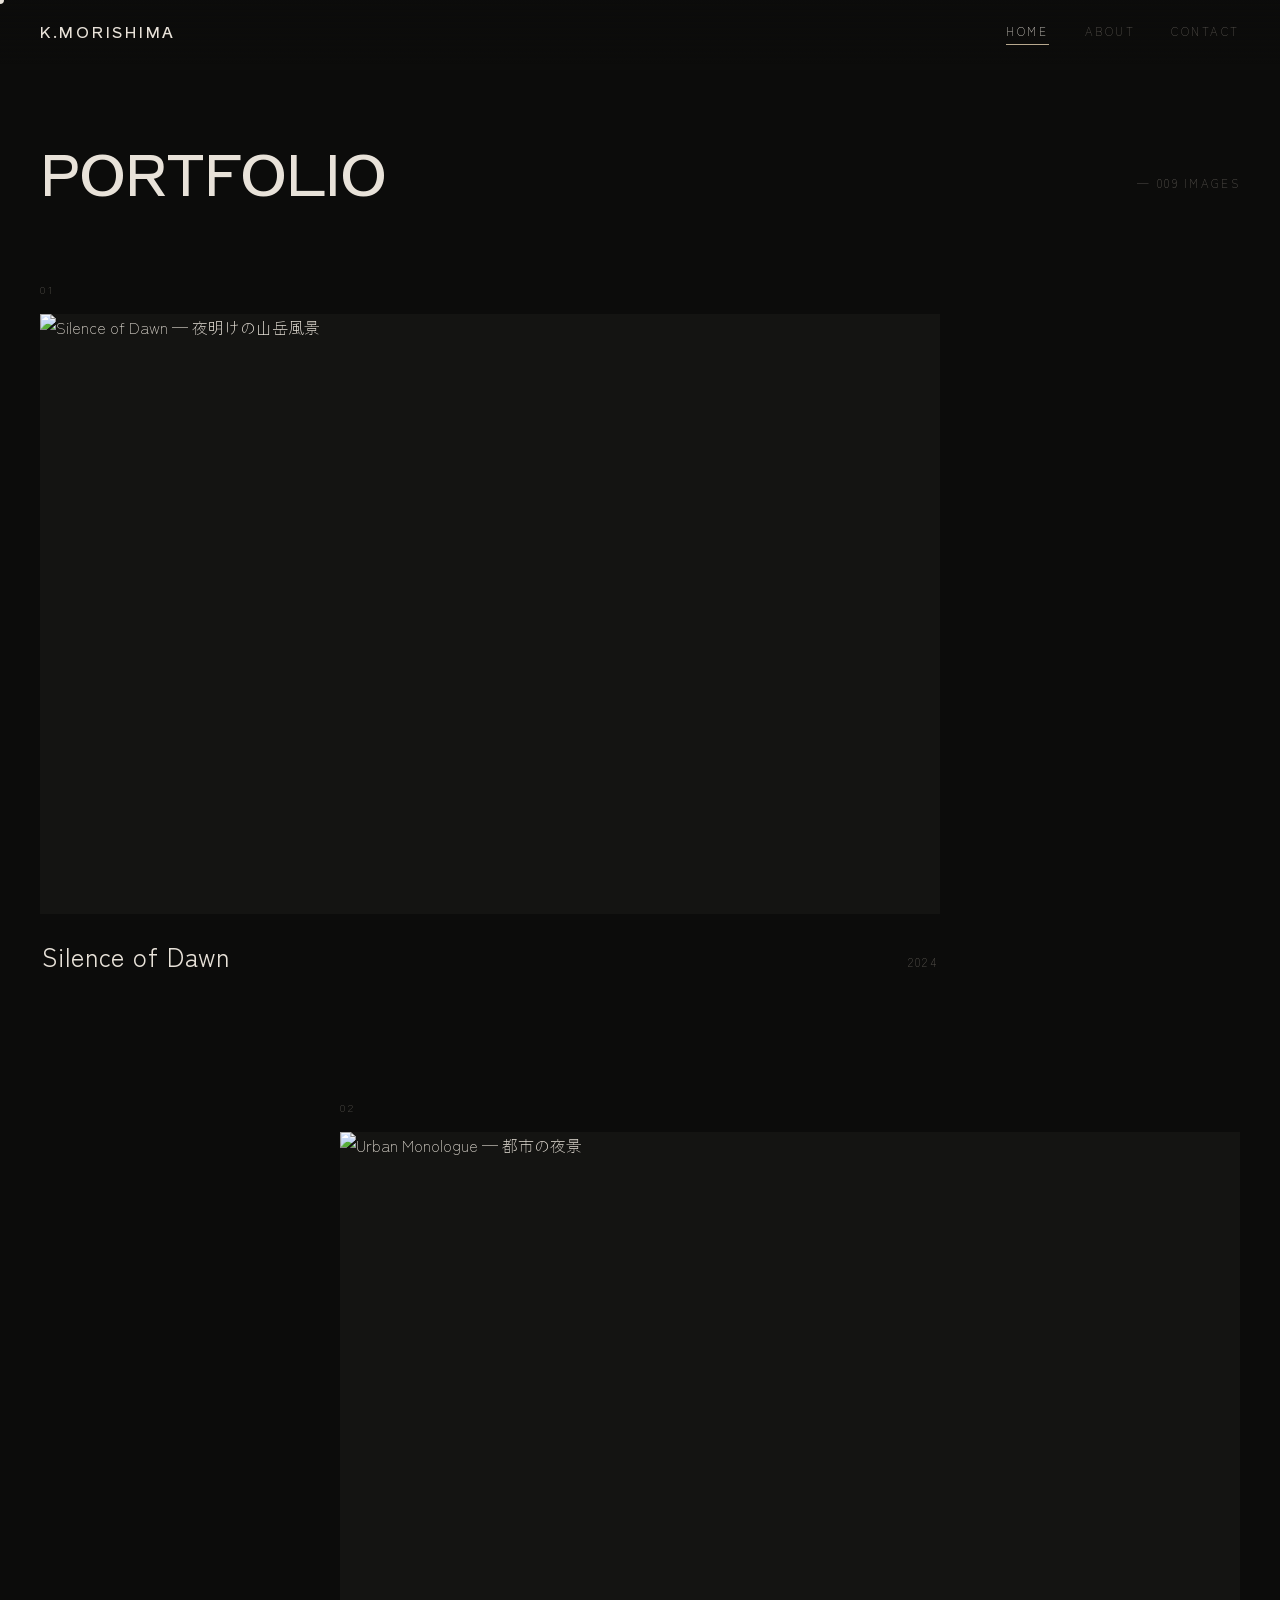
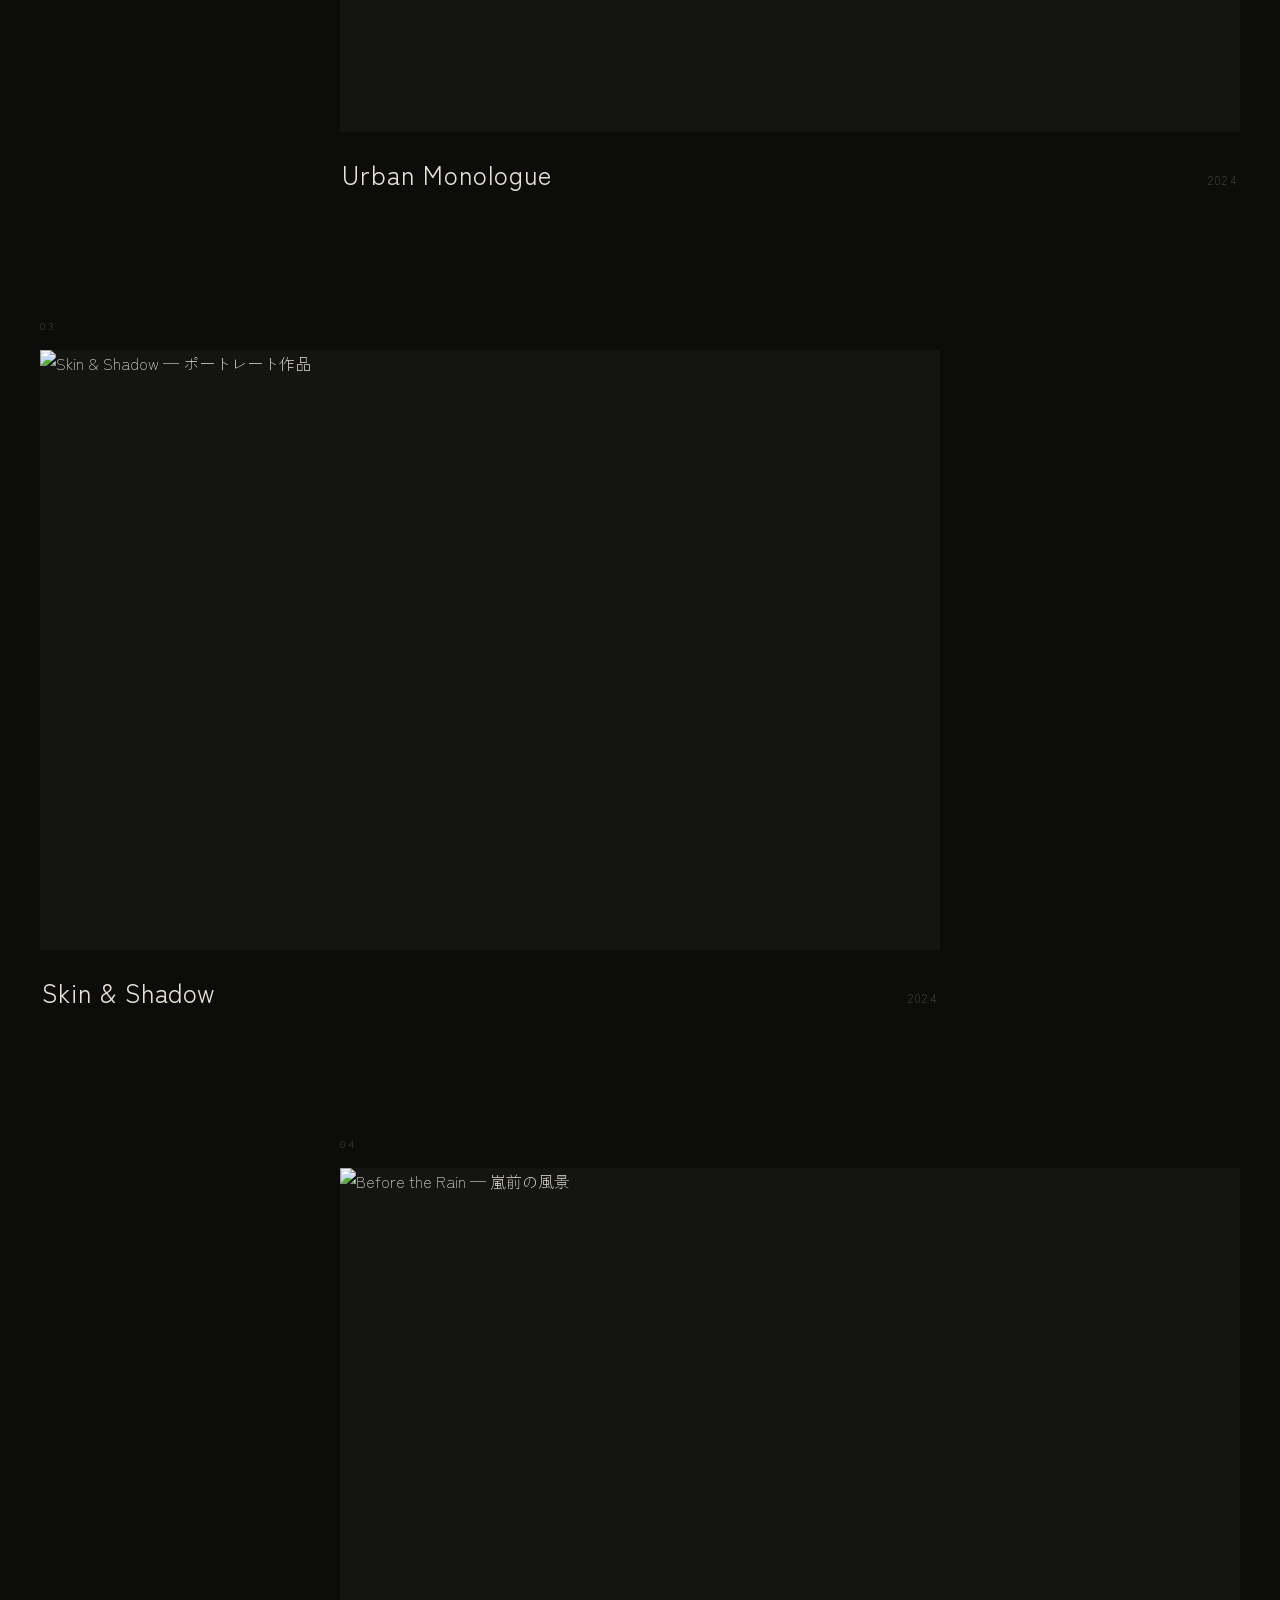
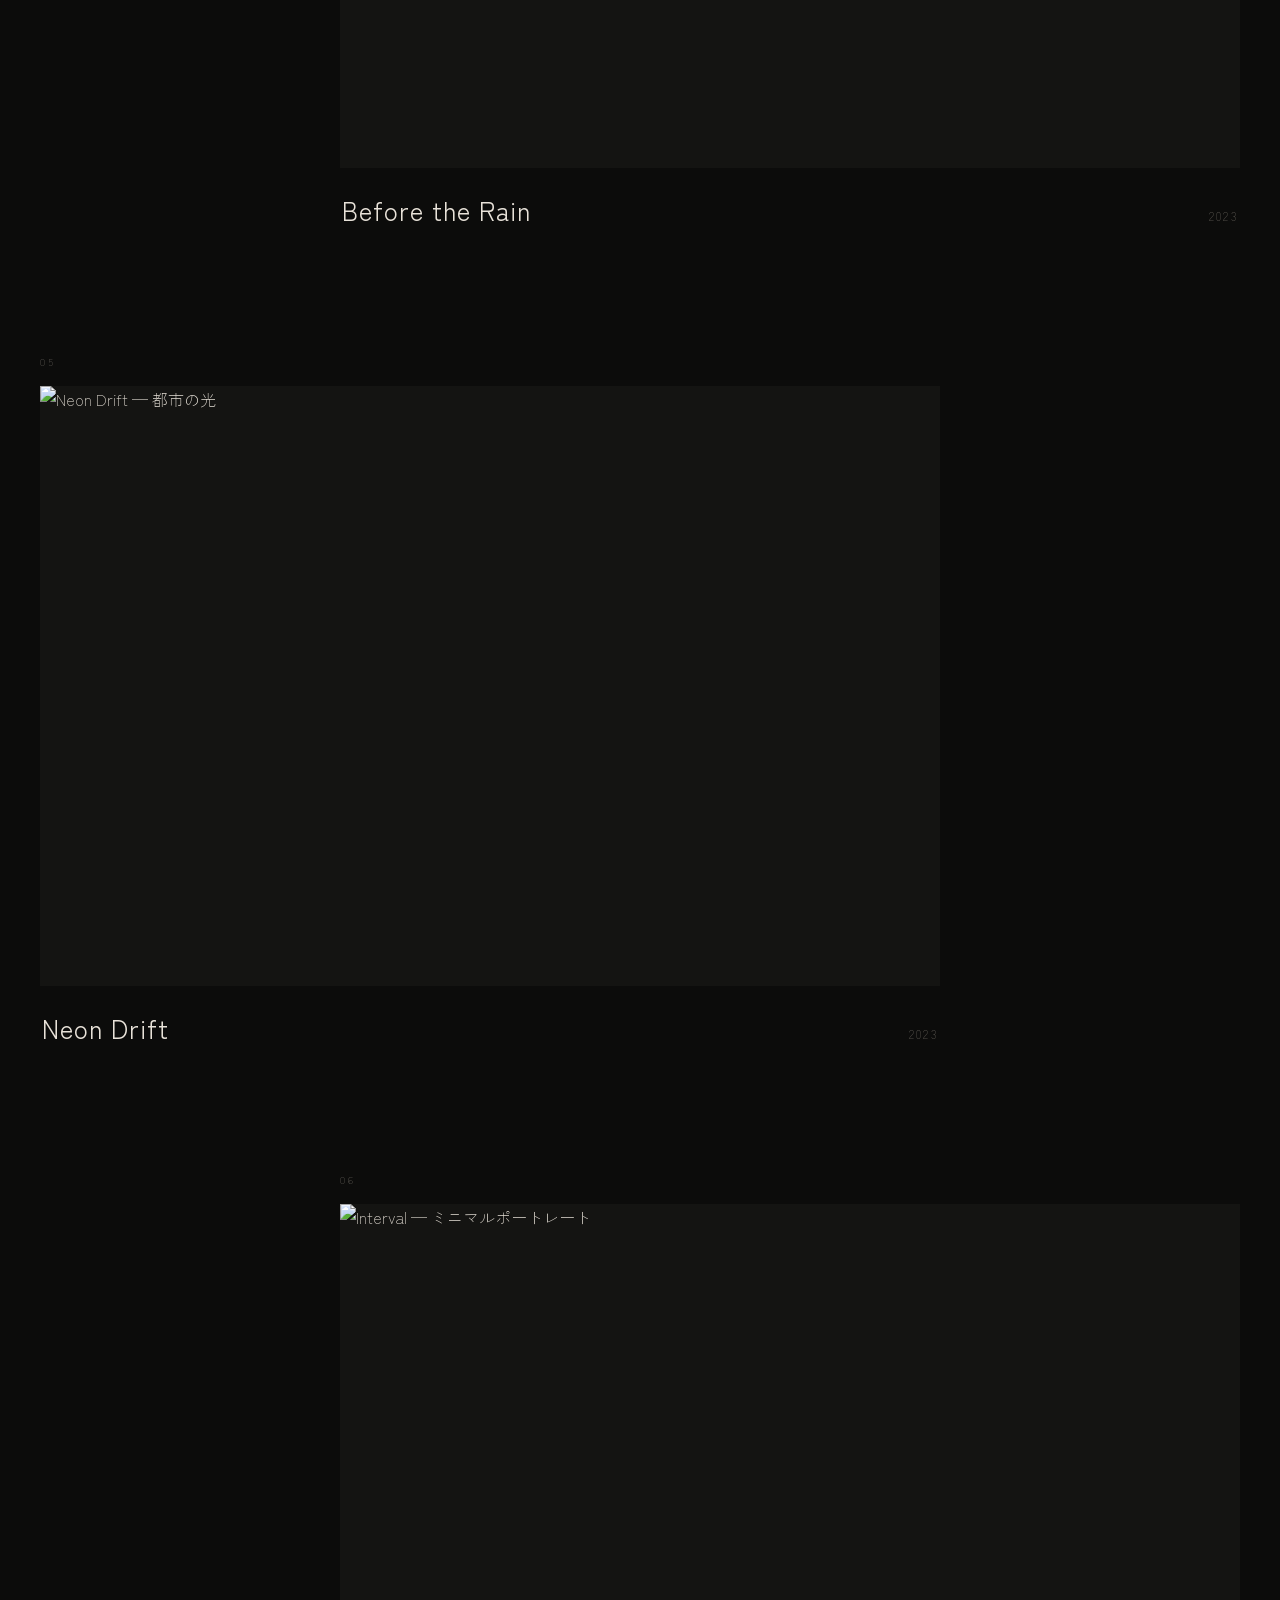
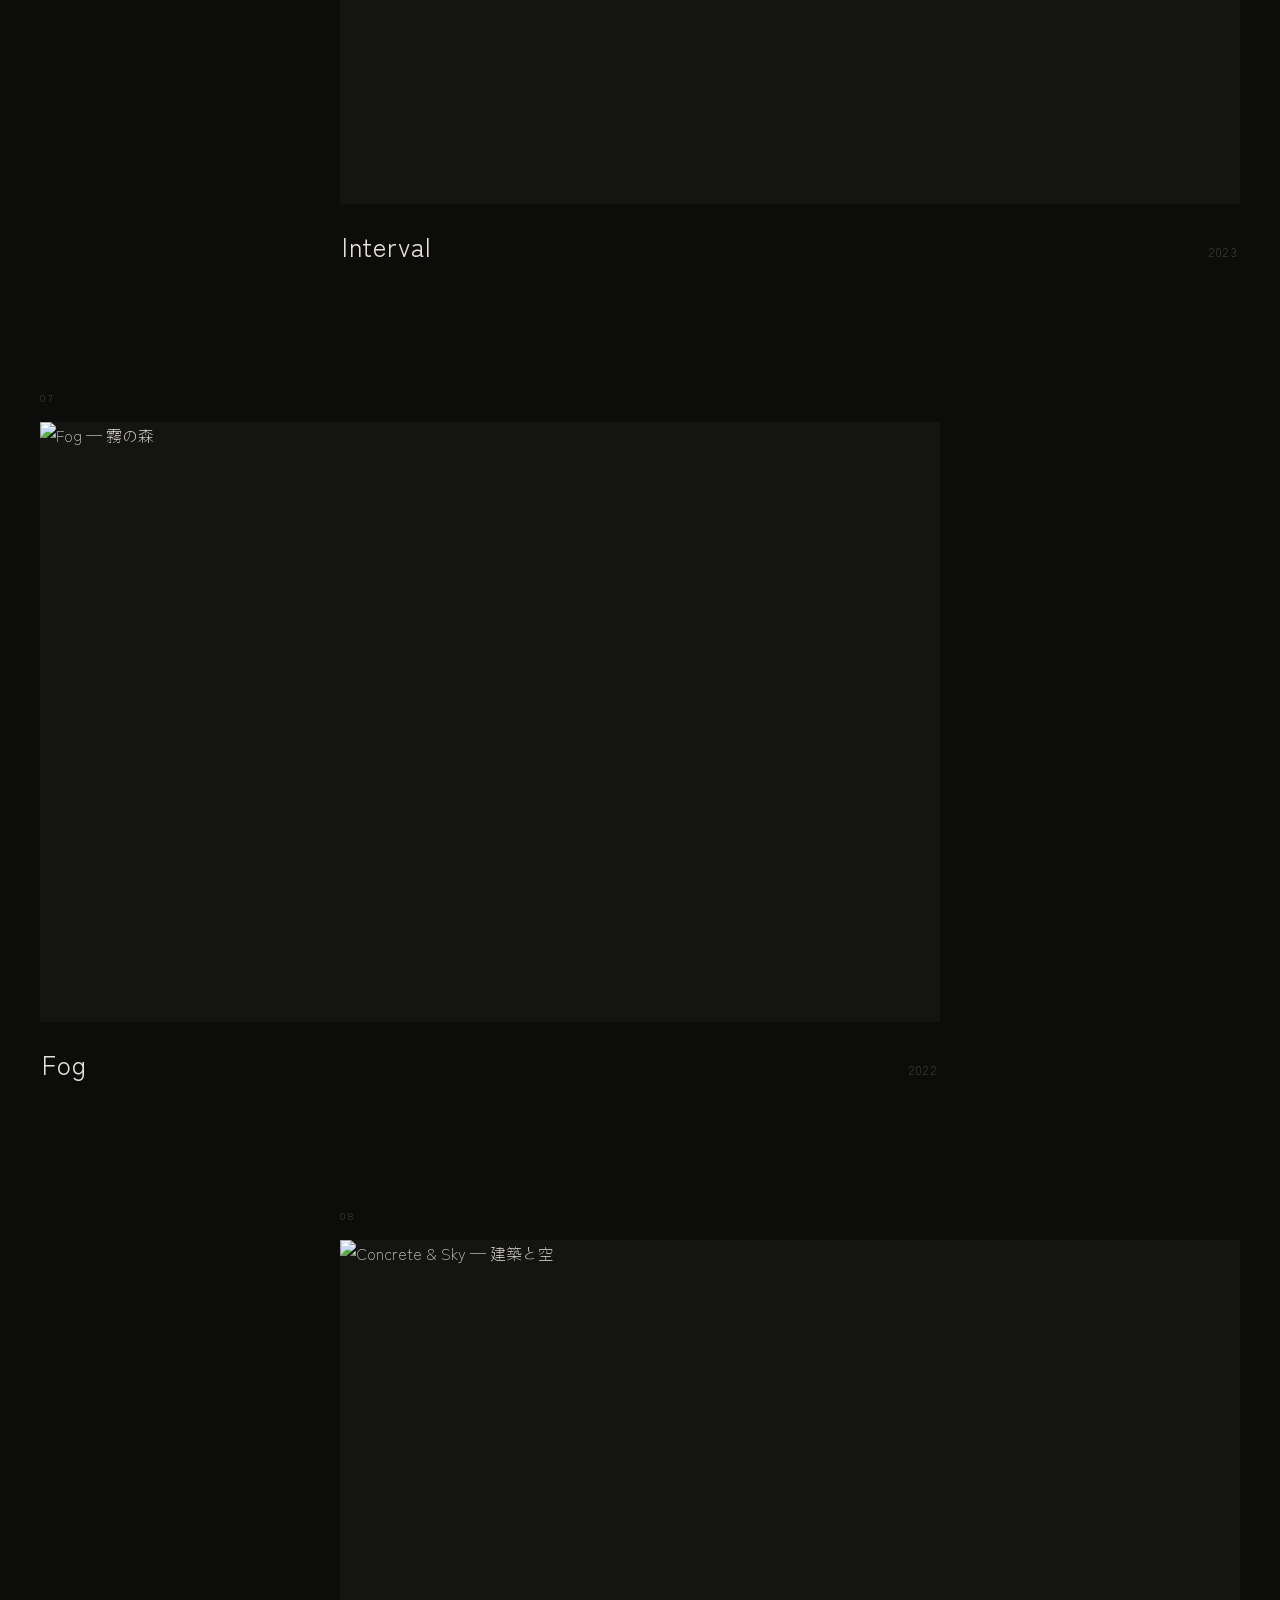
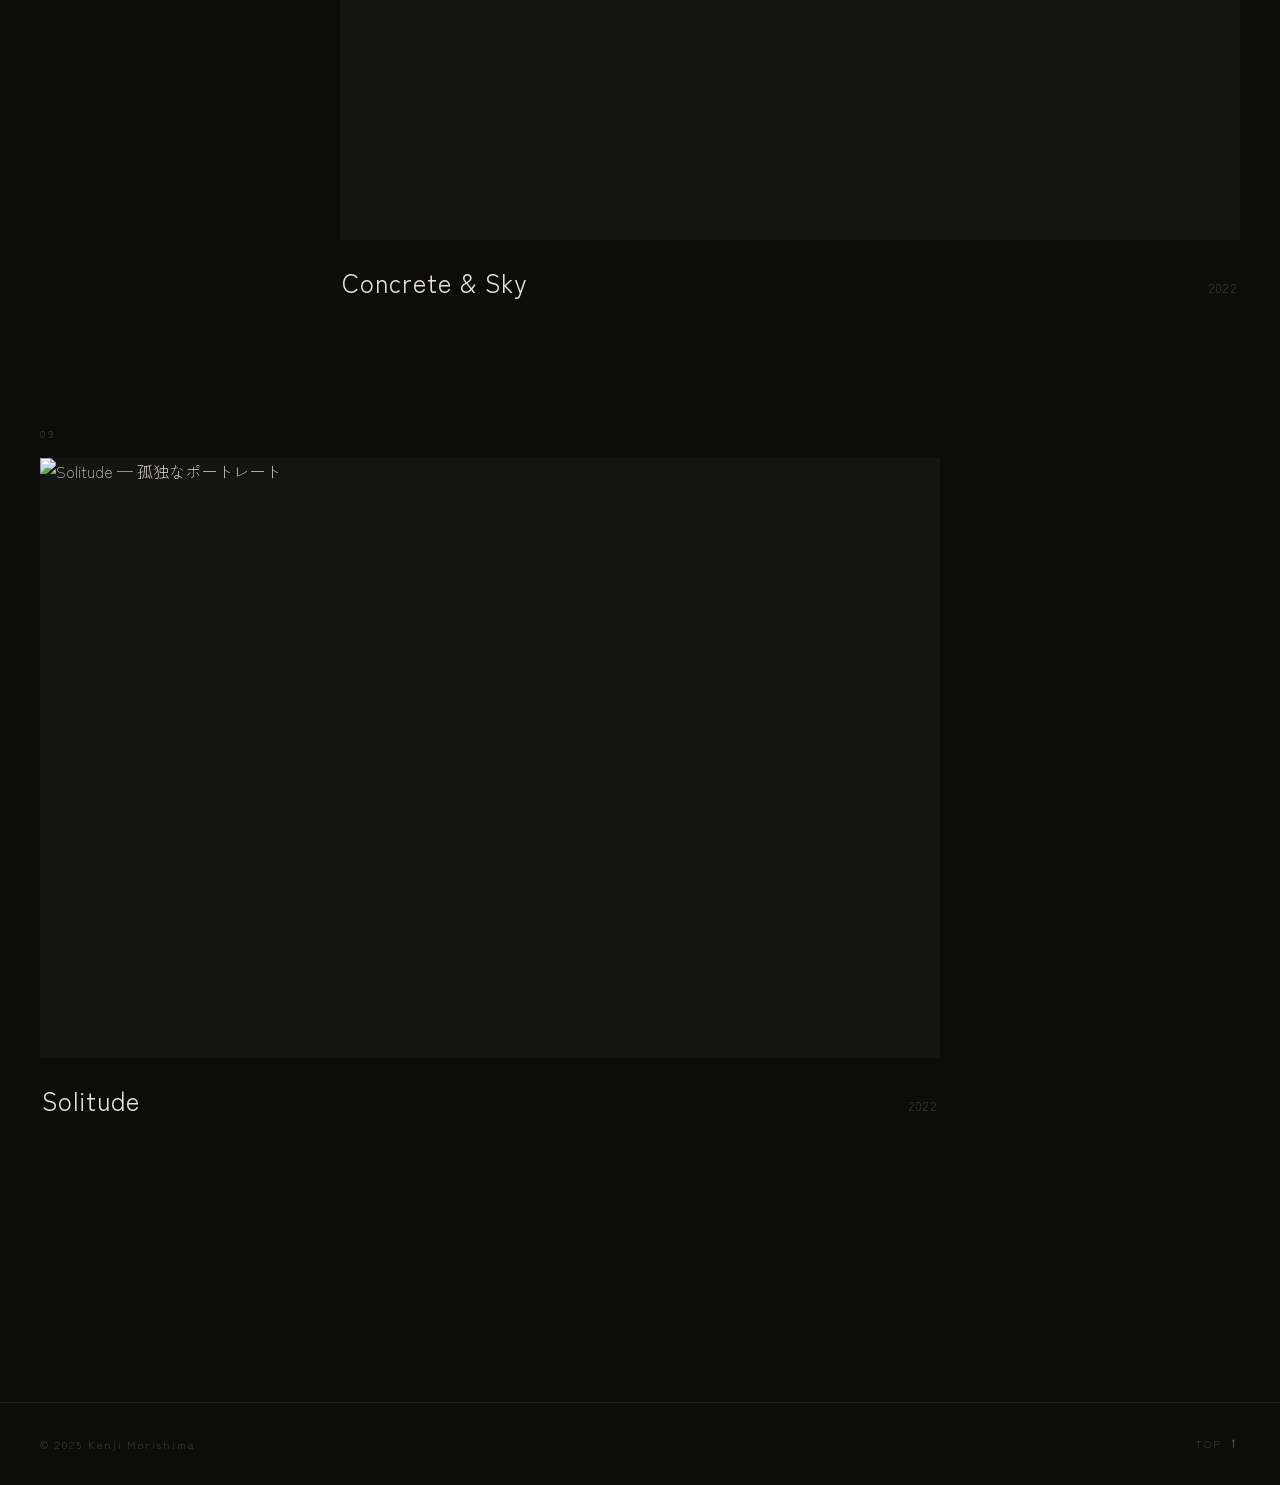
==== index.html @ e05982a0 "アップロード" ====
<!doctype html>
<html lang="ja">
  <head>
    <meta charset="UTF-8" />
    <meta name="viewport" content="width=device-width, initial-scale=1.0" />
    <title>Kenji Morishima Photography</title>
    <meta
      name="description"
      content="Kenji Morishima のフォトグラフィーポートフォリオ。風景・ポートレート・都市を中心に活動。"
    />
    <link rel="preconnect" href="https://fonts.googleapis.com" />
    <link rel="preconnect" href="https://fonts.gstatic.com" crossorigin />
    <link rel="stylesheet" href="css/style.css" />
  </head>
  <body class="is-loading">
    <!-- ページ遷移オーバーレイ -->
    <div id="page-overlay" class="active"></div>

    <!-- カスタムカーソル -->
    <div id="cursor"></div>

    <!-- ============ NAVIGATION ============ -->
    <nav class="nav" aria-label="サイトナビゲーション">
      <a href="index.html" class="nav__logo">K.MORISHIMA</a>
      <div class="nav__links" role="list">
        <a href="index.html" class="nav__link" role="listitem">Home</a>
        <a href="about.html" class="nav__link" role="listitem">About</a>
        <a href="contact.html" class="nav__link" role="listitem">Contact</a>
      </div>
    </nav>

    <!-- ============ WORKS PAGE ============ -->
    <main class="works-page">
      <header class="works-header">
        <h1 class="works-header__title">PORTFOLIO</h1>
        <span class="works-header__count">— 009 Images</span>
      </header>

      <ul class="works-list" aria-label="作品一覧">
        <!-- 01 -->
        <li class="work-item">
          <div class="work-item__inner">
            <span class="work-item__num">01</span>
            <a
              href="detail-01.html"
              class="work-item__link"
              aria-label="Silence of Dawn 詳細を見る"
            >
              <div class="work-item__img-wrap">
                <img
                  class="work-item__img"
                  data-src="https://images.unsplash.com/photo-1506905925346-21bda4d32df4?w=1200&q=85"
                  src="data:image/svg+xml,%3Csvg xmlns='http://www.w3.org/2000/svg' viewBox='0 0 3 2'%3E%3C/svg%3E"
                  alt="Silence of Dawn — 夜明けの山岳風景"
                  loading="lazy"
                  width="1200"
                  height="800"
                />
              </div>
              <div class="work-item__meta">
                <h2 class="work-item__title">Silence of Dawn</h2>
                <span class="work-item__year">2024</span>
              </div>
            </a>
          </div>
        </li>

        <!-- 02 -->
        <li class="work-item">
          <div class="work-item__inner">
            <span class="work-item__num">02</span>
            <a
              href="detail-02.html"
              class="work-item__link"
              aria-label="Urban Monologue 詳細を見る"
            >
              <div class="work-item__img-wrap">
                <img
                  class="work-item__img"
                  data-src="https://images.unsplash.com/photo-1477959858617-67f85cf4f1df?w=1200&q=85"
                  src="data:image/svg+xml,%3Csvg xmlns='http://www.w3.org/2000/svg' viewBox='0 0 3 2'%3E%3C/svg%3E"
                  alt="Urban Monologue — 都市の夜景"
                  loading="lazy"
                  width="1200"
                  height="800"
                />
              </div>
              <div class="work-item__meta">
                <h2 class="work-item__title">Urban Monologue</h2>
                <span class="work-item__year">2024</span>
              </div>
            </a>
          </div>
        </li>

        <!-- 03 -->
        <li class="work-item">
          <div class="work-item__inner">
            <span class="work-item__num">03</span>
            <a
              href="detail-03.html"
              class="work-item__link"
              aria-label="Skin & Shadow 詳細を見る"
            >
              <div class="work-item__img-wrap">
                <img
                  class="work-item__img"
                  data-src="https://images.unsplash.com/photo-1531746020798-e6953c6e8e04?w=1200&q=85"
                  src="data:image/svg+xml,%3Csvg xmlns='http://www.w3.org/2000/svg' viewBox='0 0 3 2'%3E%3C/svg%3E"
                  alt="Skin & Shadow — ポートレート作品"
                  loading="lazy"
                  width="1200"
                  height="800"
                />
              </div>
              <div class="work-item__meta">
                <h2 class="work-item__title">Skin &amp; Shadow</h2>
                <span class="work-item__year">2024</span>
              </div>
            </a>
          </div>
        </li>

        <!-- 04 -->
        <li class="work-item">
          <div class="work-item__inner">
            <span class="work-item__num">04</span>
            <a
              href="detail-01.html"
              class="work-item__link"
              aria-label="Before the Rain 詳細を見る"
            >
              <div class="work-item__img-wrap">
                <img
                  class="work-item__img"
                  data-src="https://images.unsplash.com/photo-1501854140801-50d01698950b?w=1200&q=85"
                  src="data:image/svg+xml,%3Csvg xmlns='http://www.w3.org/2000/svg' viewBox='0 0 3 2'%3E%3C/svg%3E"
                  alt="Before the Rain — 嵐前の風景"
                  loading="lazy"
                  width="1200"
                  height="800"
                />
              </div>
              <div class="work-item__meta">
                <h2 class="work-item__title">Before the Rain</h2>
                <span class="work-item__year">2023</span>
              </div>
            </a>
          </div>
        </li>

        <!-- 05 -->
        <li class="work-item">
          <div class="work-item__inner">
            <span class="work-item__num">05</span>
            <a
              href="detail-02.html"
              class="work-item__link"
              aria-label="Neon Drift 詳細を見る"
            >
              <div class="work-item__img-wrap">
                <img
                  class="work-item__img"
                  data-src="https://images.unsplash.com/photo-1555680202-c86f0e12f086?w=1200&q=85"
                  src="data:image/svg+xml,%3Csvg xmlns='http://www.w3.org/2000/svg' viewBox='0 0 3 2'%3E%3C/svg%3E"
                  alt="Neon Drift — 都市の光"
                  loading="lazy"
                  width="1200"
                  height="800"
                />
              </div>
              <div class="work-item__meta">
                <h2 class="work-item__title">Neon Drift</h2>
                <span class="work-item__year">2023</span>
              </div>
            </a>
          </div>
        </li>

        <!-- 06 -->
        <li class="work-item">
          <div class="work-item__inner">
            <span class="work-item__num">06</span>
            <a
              href="detail-03.html"
              class="work-item__link"
              aria-label="Interval 詳細を見る"
            >
              <div class="work-item__img-wrap">
                <img
                  class="work-item__img"
                  data-src="https://images.unsplash.com/photo-1544894079-e81a9e0b5a3e?w=1200&q=85"
                  src="data:image/svg+xml,%3Csvg xmlns='http://www.w3.org/2000/svg' viewBox='0 0 3 2'%3E%3C/svg%3E"
                  alt="Interval — ミニマルポートレート"
                  loading="lazy"
                  width="1200"
                  height="800"
                />
              </div>
              <div class="work-item__meta">
                <h2 class="work-item__title">Interval</h2>
                <span class="work-item__year">2023</span>
              </div>
            </a>
          </div>
        </li>

        <!-- 07 -->
        <li class="work-item">
          <div class="work-item__inner">
            <span class="work-item__num">07</span>
            <a
              href="detail-01.html"
              class="work-item__link"
              aria-label="Fog 詳細を見る"
            >
              <div class="work-item__img-wrap">
                <img
                  class="work-item__img"
                  data-src="https://images.unsplash.com/photo-1494500764479-0c8f2919a3d8?w=1200&q=85"
                  src="data:image/svg+xml,%3Csvg xmlns='http://www.w3.org/2000/svg' viewBox='0 0 3 2'%3E%3C/svg%3E"
                  alt="Fog — 霧の森"
                  loading="lazy"
                  width="1200"
                  height="800"
                />
              </div>
              <div class="work-item__meta">
                <h2 class="work-item__title">Fog</h2>
                <span class="work-item__year">2022</span>
              </div>
            </a>
          </div>
        </li>

        <!-- 08 -->
        <li class="work-item">
          <div class="work-item__inner">
            <span class="work-item__num">08</span>
            <a
              href="detail-02.html"
              class="work-item__link"
              aria-label="Concrete & Sky 詳細を見る"
            >
              <div class="work-item__img-wrap">
                <img
                  class="work-item__img"
                  data-src="https://images.unsplash.com/photo-1486325212027-8081e485255e?w=1200&q=85"
                  src="data:image/svg+xml,%3Csvg xmlns='http://www.w3.org/2000/svg' viewBox='0 0 3 2'%3E%3C/svg%3E"
                  alt="Concrete & Sky — 建築と空"
                  loading="lazy"
                  width="1200"
                  height="800"
                />
              </div>
              <div class="work-item__meta">
                <h2 class="work-item__title">Concrete &amp; Sky</h2>
                <span class="work-item__year">2022</span>
              </div>
            </a>
          </div>
        </li>

        <!-- 09 -->
        <li class="work-item">
          <div class="work-item__inner">
            <span class="work-item__num">09</span>
            <a
              href="detail-03.html"
              class="work-item__link"
              aria-label="Solitude 詳細を見る"
            >
              <div class="work-item__img-wrap">
                <img
                  class="work-item__img"
                  data-src="https://images.unsplash.com/photo-1539571696357-5a69c17a67c6?w=1200&q=85"
                  src="data:image/svg+xml,%3Csvg xmlns='http://www.w3.org/2000/svg' viewBox='0 0 3 2'%3E%3C/svg%3E"
                  alt="Solitude — 孤独なポートレート"
                  loading="lazy"
                  width="1200"
                  height="800"
                />
              </div>
              <div class="work-item__meta">
                <h2 class="work-item__title">Solitude</h2>
                <span class="work-item__year">2022</span>
              </div>
            </a>
          </div>
        </li>
      </ul>
    </main>

    <!-- ============ FOOTER ============ -->
    <footer class="site-footer">
      <small class="site-footer__copy">© 2025 Kenji Morishima</small>
      <span
        class="site-footer__top"
        role="button"
        tabindex="0"
        aria-label="ページ上部に戻る"
        >Top ↑</span
      >
    </footer>

    <script src="js/main.js"></script>
  </body>
</html>
---- css/style.css ----
/* ============================================
   style.css — Photographer Portfolio
   共通スタイルシート
   ============================================ */

/* ---------- Google Fonts Import ---------- */
@import url('https://fonts.googleapis.com/css2?family=Zen+Kaku+Gothic+New:wght@300;400;500&family=Shippori+Antique&display=swap');

/* ---------- CSS Variables ---------- */
:root {
  --bg:         #0c0c0b;
  --surface:    #141412;
  --text:       #e8e2d9;
  --muted:      #5e5a54;
  --accent:     #b8a98e;
  --line:       rgba(232,226,217,0.1);
  --nav-h:      64px;
  --ease-out:   cubic-bezier(0.16, 1, 0.3, 1);
  --ease-in:    cubic-bezier(0.7, 0, 0.84, 0);
}

/* ---------- Reset & Base ---------- */
*, *::before, *::after {
  box-sizing: border-box;
  margin: 0;
  padding: 0;
}

html {
  font-size: 16px;
  scroll-behavior: smooth;
}

body {
  background-color: var(--bg);
  color: var(--text);
  font-family: 'Zen Kaku Gothic New', 'Hiragino Sans', 'Yu Gothic', sans-serif;
  font-weight: 300;
  line-height: 1.7;
  -webkit-font-smoothing: antialiased;
  overflow-x: hidden;
}

a {
  color: inherit;
  text-decoration: none;
}

img {
  display: block;
  max-width: 100%;
  height: auto;
}

/* ---------- Page Transition Overlay ---------- */
#page-overlay {
  position: fixed;
  inset: 0;
  background: var(--bg);
  z-index: 9999;
  pointer-events: none;
  opacity: 0;
  transition: opacity 0.55s var(--ease-out);
}

#page-overlay.active {
  opacity: 1;
  pointer-events: all;
}

body.is-loading #page-overlay {
  opacity: 1;
}

/* ---------- Navigation ---------- */
.nav {
  position: fixed;
  top: 0;
  left: 0;
  width: 100%;
  height: var(--nav-h);
  z-index: 100;
  display: flex;
  align-items: center;
  justify-content: space-between;
  padding: 0 40px;
  mix-blend-mode: normal;
}

/* ナビ背景グラデ（スクロール対応はJSで） */
.nav::before {
  content: '';
  position: absolute;
  inset: 0;
  background: linear-gradient(to bottom, var(--bg) 0%, transparent 100%);
  opacity: 0.9;
  pointer-events: none;
}

.nav__logo {
  font-family: 'Shippori Antique', serif;
  font-size: 0.95rem;
  letter-spacing: 0.18em;
  color: var(--text);
  position: relative;
  z-index: 1;
  transition: opacity 0.3s;
}
.nav__logo:hover { opacity: 0.6; }

.nav__links {
  display: flex;
  gap: 36px;
  position: relative;
  z-index: 1;
}

.nav__link {
  font-size: 0.72rem;
  letter-spacing: 0.22em;
  text-transform: uppercase;
  color: var(--muted);
  transition: color 0.3s;
  position: relative;
}

.nav__link::after {
  content: '';
  position: absolute;
  bottom: -3px;
  left: 0;
  width: 0;
  height: 1px;
  background: var(--accent);
  transition: width 0.4s var(--ease-out);
}

.nav__link:hover,
.nav__link.is-active {
  color: var(--text);
}

.nav__link:hover::after,
.nav__link.is-active::after {
  width: 100%;
}

/* ---------- Cursor (desktop) ---------- */
@media (hover: hover) {
  * { cursor: none !important; }
  
  #cursor {
    position: fixed;
    width: 8px;
    height: 8px;
    background: var(--text);
    border-radius: 50%;
    pointer-events: none;
    z-index: 9998;
    transform: translate(-50%, -50%);
    transition: transform 0.12s var(--ease-out), opacity 0.3s, width 0.35s var(--ease-out), height 0.35s var(--ease-out), background 0.3s;
  }
  
  #cursor.is-hovering {
    width: 48px;
    height: 48px;
    background: transparent;
    border: 1px solid var(--text);
    opacity: 0.6;
  }
}


/* ============================================
   INDEX — Gallery / Works
   ============================================ */

.works-page {
  padding-top: calc(var(--nav-h) + 40px);
  padding-bottom: 160px;
}

.works-header {
  padding: 40px 40px 80px;
  display: flex;
  align-items: flex-end;
  justify-content: space-between;
}

.works-header__title {
  font-family: 'Shippori Antique', serif;
  font-size: clamp(2rem, 5vw, 3.5rem);
  font-weight: 400;
  letter-spacing: -0.02em;
  line-height: 1;
  color: var(--text);
}

.works-header__count {
  font-size: 0.72rem;
  letter-spacing: 0.2em;
  text-transform: uppercase;
  color: var(--muted);
  padding-bottom: 6px;
}

/* 写真リスト */
.works-list {
  list-style: none;
}

.work-item {
  padding: 0 40px;
  margin-bottom: 120px;
  opacity: 0;
  transform: translateY(60px);
  transition: opacity 0.9s var(--ease-out), transform 0.9s var(--ease-out);
}

.work-item.is-visible {
  opacity: 1;
  transform: translateY(0);
}

/* 交互にレイアウトをずらす */
.works-list .work-item:nth-child(even) .work-item__inner {
  margin-left: auto;
  margin-right: 0;
}

.work-item:nth-child(odd) .work-item__inner {
  margin-left: 0;
  margin-right: auto;
}

.work-item__inner {
  width: clamp(55%, 72vw, 900px);
  position: relative;
}

/* 番号 */
.work-item__num {
  font-size: 0.68rem;
  letter-spacing: 0.25em;
  color: var(--muted);
  margin-bottom: 16px;
  display: block;
}

/* 写真ラッパー */
.work-item__img-wrap {
  position: relative;
  overflow: hidden;
  background: var(--surface);
}

.work-item__img-wrap::after {
  content: '';
  position: absolute;
  inset: 0;
  background: var(--bg);
  transform: scaleY(1);
  transform-origin: top;
  transition: transform 0.9s var(--ease-out) 0.1s;
}

.work-item.is-visible .work-item__img-wrap::after {
  transform: scaleY(0);
}

.work-item__img {
  width: 100%;
  aspect-ratio: 3/2;
  object-fit: cover;
  transition: transform 0.7s var(--ease-out);
}

.work-item__link:hover .work-item__img {
  transform: scale(1.03);
}

/* メタ情報 */
.work-item__meta {
  display: flex;
  justify-content: space-between;
  align-items: baseline;
  margin-top: 20px;
  padding: 0 2px;
}

.work-item__title {
  font-size: clamp(1.1rem, 2.5vw, 1.6rem);
  font-weight: 400;
  letter-spacing: 0.04em;
  color: var(--text);
  transition: color 0.3s;
}

.work-item__link:hover .work-item__title {
  color: var(--accent);
}

.work-item__year {
  font-size: 0.72rem;
  letter-spacing: 0.2em;
  color: var(--muted);
}

/* 区切り線 */
.works-divider {
  width: 1px;
  height: 80px;
  background: var(--line);
  margin: 0 auto 120px;
}


/* ============================================
   DETAIL PAGE
   ============================================ */

.detail-page {
  padding-top: var(--nav-h);
  padding-bottom: 160px;
}

.detail-hero {
  width: 100%;
  height: calc(100vh - var(--nav-h));
  overflow: hidden;
  position: relative;
}

.detail-hero__img {
  width: 100%;
  height: 100%;
  object-fit: cover;
  transition: transform 1.2s var(--ease-out);
}

.detail-hero.is-loaded .detail-hero__img {
  transform: scale(1);
}

.detail-hero__caption {
  position: absolute;
  bottom: 40px;
  left: 50%;
  transform: translateX(-50%);
  display: flex;
  gap: 60px;
  font-size: 0.72rem;
  letter-spacing: 0.2em;
  text-transform: uppercase;
  color: rgba(232,226,217,0.5);
}

.detail-body {
  max-width: 860px;
  margin: 0 auto;
  padding: 100px 40px;
}

.detail-series {
  font-size: 0.72rem;
  letter-spacing: 0.25em;
  text-transform: uppercase;
  color: var(--accent);
  margin-bottom: 24px;
  display: block;
  opacity: 0;
  transform: translateY(20px);
  transition: opacity 0.7s var(--ease-out), transform 0.7s var(--ease-out);
}

.detail-title {
  font-family: 'Shippori Antique', serif;
  font-size: clamp(2rem, 5vw, 3.8rem);
  font-weight: 400;
  line-height: 1.15;
  letter-spacing: -0.01em;
  margin-bottom: 40px;
  opacity: 0;
  transform: translateY(20px);
  transition: opacity 0.7s var(--ease-out) 0.1s, transform 0.7s var(--ease-out) 0.1s;
}

.detail-info {
  display: grid;
  grid-template-columns: repeat(3, 1fr);
  gap: 24px;
  border-top: 1px solid var(--line);
  border-bottom: 1px solid var(--line);
  padding: 28px 0;
  margin-bottom: 60px;
  opacity: 0;
  transform: translateY(20px);
  transition: opacity 0.7s var(--ease-out) 0.2s, transform 0.7s var(--ease-out) 0.2s;
}

.detail-info__item {}
.detail-info__label {
  font-size: 0.65rem;
  letter-spacing: 0.2em;
  text-transform: uppercase;
  color: var(--muted);
  display: block;
  margin-bottom: 6px;
}
.detail-info__value {
  font-size: 0.9rem;
  color: var(--text);
}

.detail-description {
  font-size: 0.95rem;
  line-height: 2;
  color: rgba(232,226,217,0.75);
  max-width: 60ch;
  opacity: 0;
  transform: translateY(20px);
  transition: opacity 0.7s var(--ease-out) 0.3s, transform 0.7s var(--ease-out) 0.3s;
}

.detail-body.is-visible .detail-series,
.detail-body.is-visible .detail-title,
.detail-body.is-visible .detail-info,
.detail-body.is-visible .detail-description {
  opacity: 1;
  transform: translateY(0);
}

/* 詳細ページ内の画像グリッド */
.detail-gallery {
  padding: 0 40px;
  display: grid;
  grid-template-columns: repeat(12, 1fr);
  gap: 16px;
  max-width: 1200px;
  margin: 0 auto 60px;
}

.detail-gallery__item {
  overflow: hidden;
  opacity: 0;
  transform: translateY(40px);
  transition: opacity 0.8s var(--ease-out), transform 0.8s var(--ease-out);
}
.detail-gallery__item.is-visible {
  opacity: 1;
  transform: translateY(0);
}

.detail-gallery__item:nth-child(1) { grid-column: 1 / 8; }
.detail-gallery__item:nth-child(2) { grid-column: 8 / 13; }
.detail-gallery__item:nth-child(3) { grid-column: 1 / 5; }
.detail-gallery__item:nth-child(4) { grid-column: 5 / 13; }

.detail-gallery__img {
  width: 100%;
  aspect-ratio: 4/3;
  object-fit: cover;
  transition: transform 0.7s var(--ease-out);
}

.detail-gallery__item:hover .detail-gallery__img {
  transform: scale(1.04);
}

/* ナビゲーション（前後） */
.detail-nav {
  display: flex;
  justify-content: space-between;
  align-items: center;
  padding: 80px 40px 0;
  max-width: 1200px;
  margin: 0 auto;
  border-top: 1px solid var(--line);
}

.detail-nav__link {
  display: flex;
  align-items: center;
  gap: 16px;
  font-size: 0.75rem;
  letter-spacing: 0.18em;
  text-transform: uppercase;
  color: var(--muted);
  transition: color 0.3s;
}
.detail-nav__link:hover { color: var(--text); }
.detail-nav__link span { font-size: 1.2rem; }

.detail-nav__back {
  font-size: 0.72rem;
  letter-spacing: 0.22em;
  text-transform: uppercase;
  color: var(--muted);
  transition: color 0.3s;
  position: relative;
}
.detail-nav__back::after {
  content: '';
  position: absolute;
  bottom: -2px;
  left: 0;
  width: 0;
  height: 1px;
  background: var(--accent);
  transition: width 0.4s var(--ease-out);
}
.detail-nav__back:hover { color: var(--text); }
.detail-nav__back:hover::after { width: 100%; }


/* ============================================
   ABOUT PAGE
   ============================================ */

.about-page {
  min-height: 100vh;
  padding-top: var(--nav-h);
  padding-bottom: 160px;
}

.about-split {
  display: grid;
  grid-template-columns: 1fr 1fr;
  min-height: calc(100vh - var(--nav-h));
}

.about-split__img-col {
  position: relative;
  overflow: hidden;
}

.about-split__img {
  width: 100%;
  height: 100%;
  object-fit: cover;
  opacity: 0;
  transform: scale(1.05);
  transition: opacity 1s var(--ease-out), transform 1.2s var(--ease-out);
}

.about-split__img.is-loaded {
  opacity: 1;
  transform: scale(1);
}

.about-split__text-col {
  display: flex;
  flex-direction: column;
  justify-content: center;
  padding: 80px 80px 80px 60px;
}

.about-eyebrow {
  font-size: 0.68rem;
  letter-spacing: 0.28em;
  text-transform: uppercase;
  color: var(--accent);
  margin-bottom: 32px;
  display: block;
  opacity: 0;
  transform: translateY(16px);
  transition: opacity 0.7s var(--ease-out), transform 0.7s var(--ease-out);
}

.about-name {
  font-family: 'Shippori Antique', serif;
  font-size: clamp(2.5rem, 4vw, 4rem);
  font-weight: 400;
  line-height: 1.1;
  margin-bottom: 40px;
  opacity: 0;
  transform: translateY(16px);
  transition: opacity 0.7s var(--ease-out) 0.1s, transform 0.7s var(--ease-out) 0.1s;
}

.about-text {
  font-size: 0.9rem;
  line-height: 2.1;
  color: rgba(232,226,217,0.7);
  max-width: 44ch;
  margin-bottom: 52px;
  opacity: 0;
  transform: translateY(16px);
  transition: opacity 0.7s var(--ease-out) 0.2s, transform 0.7s var(--ease-out) 0.2s;
}

.about-text + .about-text {
  margin-top: -32px;
}

.about-specs {
  display: grid;
  grid-template-columns: 1fr 1fr;
  gap: 20px 40px;
  border-top: 1px solid var(--line);
  padding-top: 40px;
  opacity: 0;
  transform: translateY(16px);
  transition: opacity 0.7s var(--ease-out) 0.3s, transform 0.7s var(--ease-out) 0.3s;
}

.about-split__text-col.is-visible .about-eyebrow,
.about-split__text-col.is-visible .about-name,
.about-split__text-col.is-visible .about-text,
.about-split__text-col.is-visible .about-specs {
  opacity: 1;
  transform: translateY(0);
}

.about-spec__label {
  font-size: 0.65rem;
  letter-spacing: 0.2em;
  text-transform: uppercase;
  color: var(--muted);
  display: block;
  margin-bottom: 4px;
}
.about-spec__value {
  font-size: 0.88rem;
  color: var(--text);
}

/* Selected works on about */
.about-works {
  padding: 120px 40px 0;
  max-width: 1100px;
  margin: 0 auto;
}

.section-label {
  font-size: 0.68rem;
  letter-spacing: 0.28em;
  text-transform: uppercase;
  color: var(--muted);
  display: block;
  margin-bottom: 48px;
  padding-bottom: 16px;
  border-bottom: 1px solid var(--line);
}


/* ============================================
   CONTACT PAGE
   ============================================ */

.contact-page {
  min-height: 100vh;
  display: flex;
  flex-direction: column;
  align-items: center;
  justify-content: center;
  padding: var(--nav-h) 40px 80px;
  text-align: center;
}

.contact-eyebrow {
  font-size: 0.68rem;
  letter-spacing: 0.28em;
  text-transform: uppercase;
  color: var(--accent);
  margin-bottom: 32px;
  display: block;
  opacity: 0;
  transform: translateY(20px);
  transition: opacity 0.8s var(--ease-out), transform 0.8s var(--ease-out);
}

.contact-title {
  font-family: 'Shippori Antique', serif;
  font-size: clamp(2.5rem, 7vw, 6rem);
  font-weight: 400;
  line-height: 1.1;
  letter-spacing: -0.02em;
  margin-bottom: 40px;
  opacity: 0;
  transform: translateY(20px);
  transition: opacity 0.8s var(--ease-out) 0.1s, transform 0.8s var(--ease-out) 0.1s;
}

.contact-lead {
  font-size: 0.9rem;
  line-height: 2;
  color: rgba(232,226,217,0.6);
  max-width: 42ch;
  margin: 0 auto 64px;
  opacity: 0;
  transform: translateY(20px);
  transition: opacity 0.8s var(--ease-out) 0.2s, transform 0.8s var(--ease-out) 0.2s;
}

.contact-links {
  display: flex;
  flex-direction: column;
  gap: 4px;
  opacity: 0;
  transform: translateY(20px);
  transition: opacity 0.8s var(--ease-out) 0.3s, transform 0.8s var(--ease-out) 0.3s;
}

.contact-link {
  display: inline-flex;
  align-items: center;
  justify-content: center;
  gap: 14px;
  font-size: clamp(1.2rem, 3vw, 2rem);
  color: var(--text);
  padding: 16px 0;
  transition: color 0.3s;
  position: relative;
}

.contact-link::after {
  content: '';
  position: absolute;
  bottom: 14px;
  left: 50%;
  transform: translateX(-50%);
  width: 0;
  height: 1px;
  background: var(--accent);
  transition: width 0.5s var(--ease-out);
}

.contact-link:hover { color: var(--accent); }
.contact-link:hover::after { width: 80%; }

.contact-link__arrow {
  font-size: 0.8em;
  opacity: 0.5;
}

.contact-social {
  display: flex;
  gap: 32px;
  margin-top: 64px;
  padding-top: 40px;
  border-top: 1px solid var(--line);
  opacity: 0;
  transform: translateY(20px);
  transition: opacity 0.8s var(--ease-out) 0.4s, transform 0.8s var(--ease-out) 0.4s;
}

.contact-social__link {
  font-size: 0.68rem;
  letter-spacing: 0.22em;
  text-transform: uppercase;
  color: var(--muted);
  transition: color 0.3s;
}
.contact-social__link:hover { color: var(--text); }

.contact-page.is-visible .contact-eyebrow,
.contact-page.is-visible .contact-title,
.contact-page.is-visible .contact-lead,
.contact-page.is-visible .contact-links,
.contact-page.is-visible .contact-social {
  opacity: 1;
  transform: translateY(0);
}

/* ---------- Footer ---------- */
.site-footer {
  padding: 32px 40px;
  display: flex;
  justify-content: space-between;
  align-items: center;
  border-top: 1px solid var(--line);
}

.site-footer__copy {
  font-size: 0.68rem;
  letter-spacing: 0.18em;
  color: var(--muted);
}

.site-footer__top {
  font-size: 0.65rem;
  letter-spacing: 0.22em;
  text-transform: uppercase;
  color: var(--muted);
  cursor: pointer;
  transition: color 0.3s;
}
.site-footer__top:hover { color: var(--text); }

/* ============================================
   RESPONSIVE
   ============================================ */

@media (max-width: 768px) {
  .nav { padding: 0 20px; }

  .works-header { padding: 20px 20px 48px; flex-direction: column; gap: 8px; }
  .work-item { padding: 0 20px; margin-bottom: 80px; }
  .work-item__inner,
  .work-item:nth-child(even) .work-item__inner,
  .work-item:nth-child(odd) .work-item__inner {
    width: 100%;
    margin: 0;
  }

  .detail-gallery {
    padding: 0 20px;
    display: flex;
    flex-direction: column;
  }
  .detail-gallery__item { grid-column: unset !important; }
  .detail-body { padding: 60px 20px; }

  .about-split { grid-template-columns: 1fr; }
  .about-split__img-col { height: 60vw; }
  .about-split__text-col { padding: 48px 20px; }

  .contact-page { padding: var(--nav-h) 20px 80px; }
  .site-footer { padding: 24px 20px; }

  .detail-nav { padding: 60px 20px 0; }
}
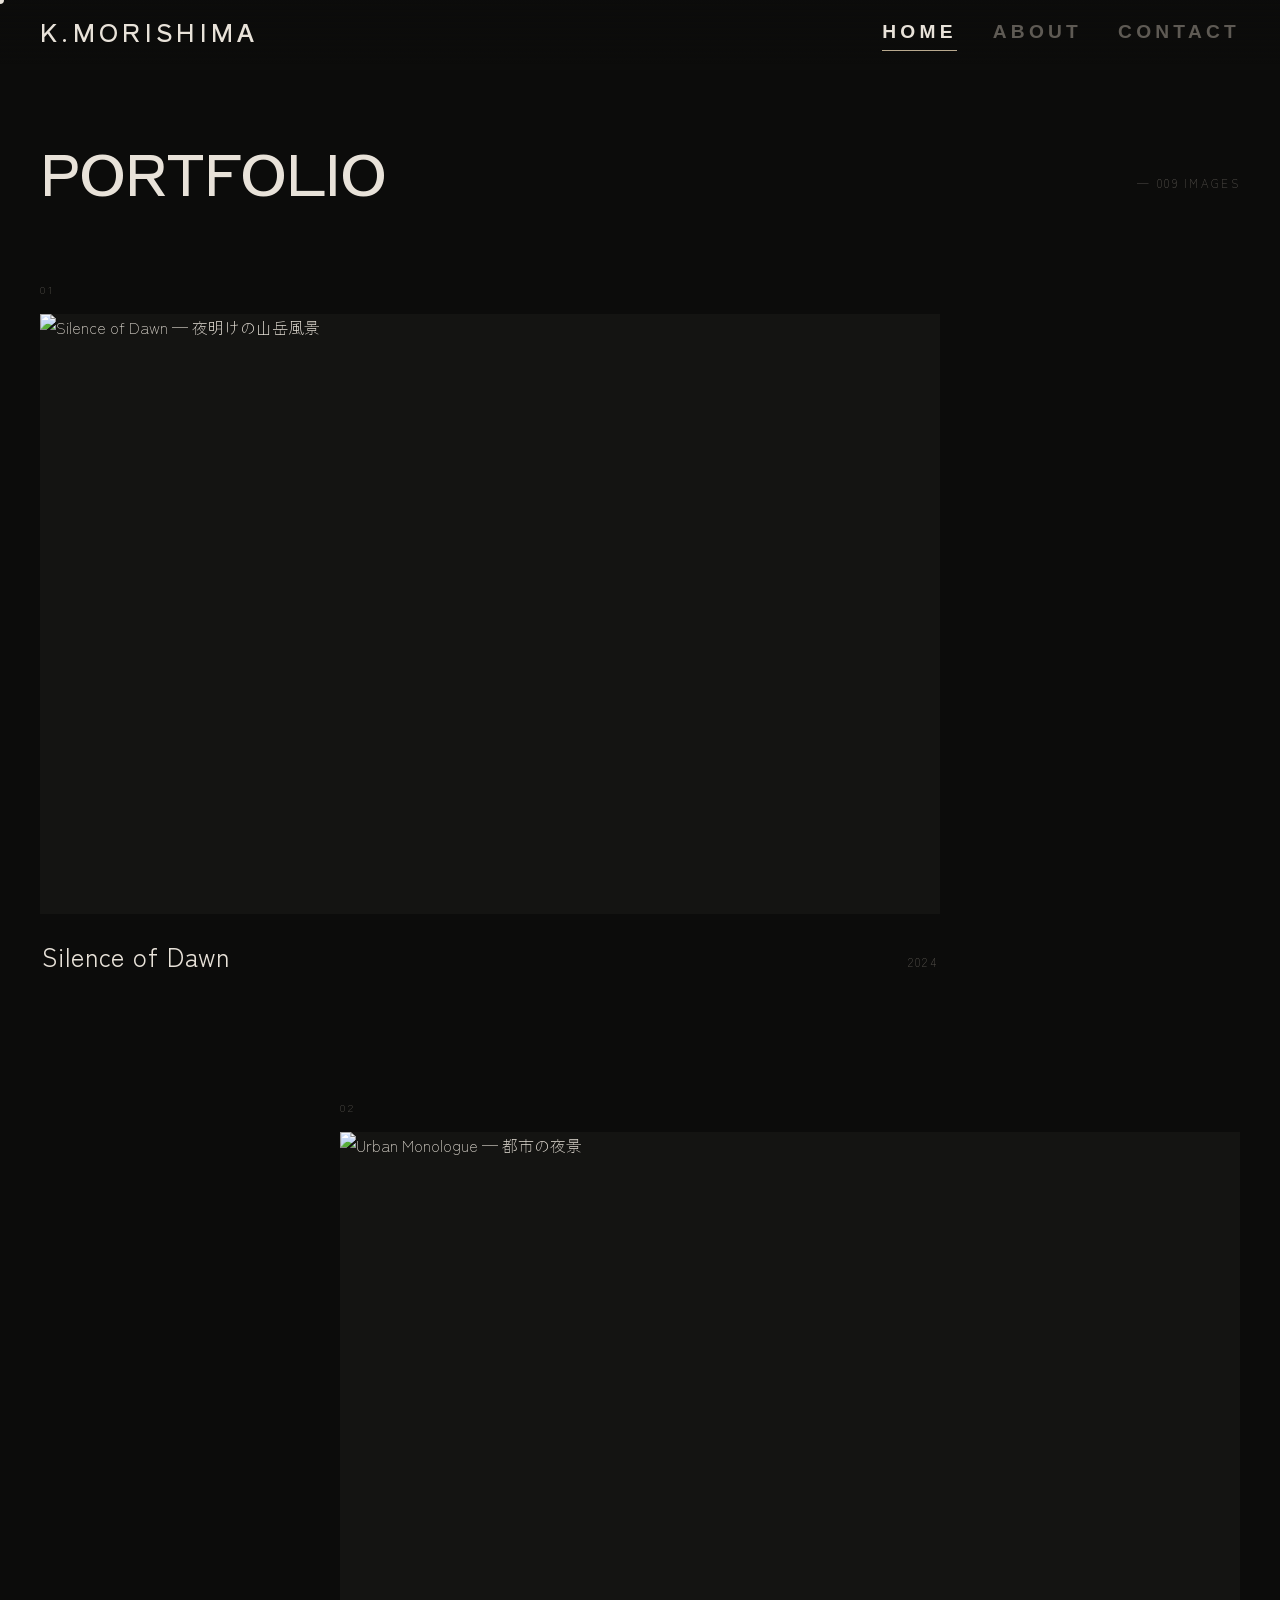
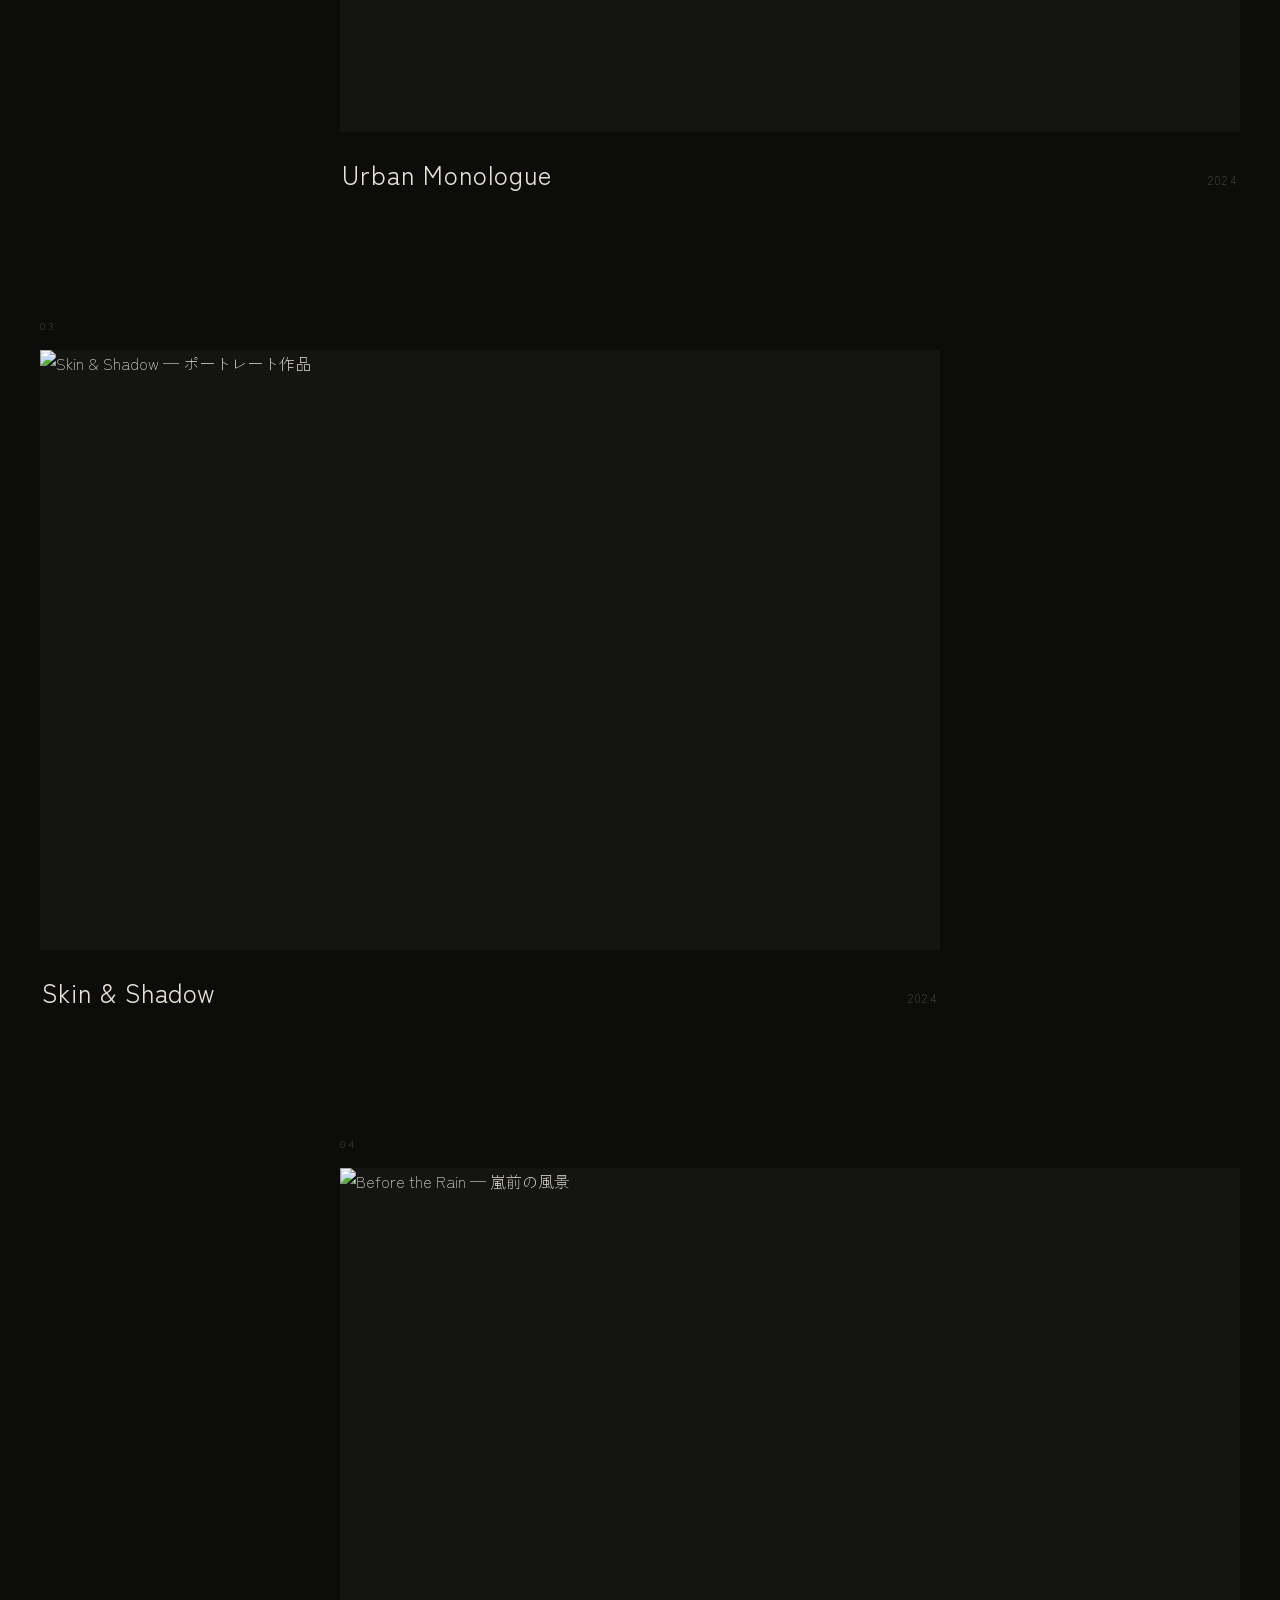
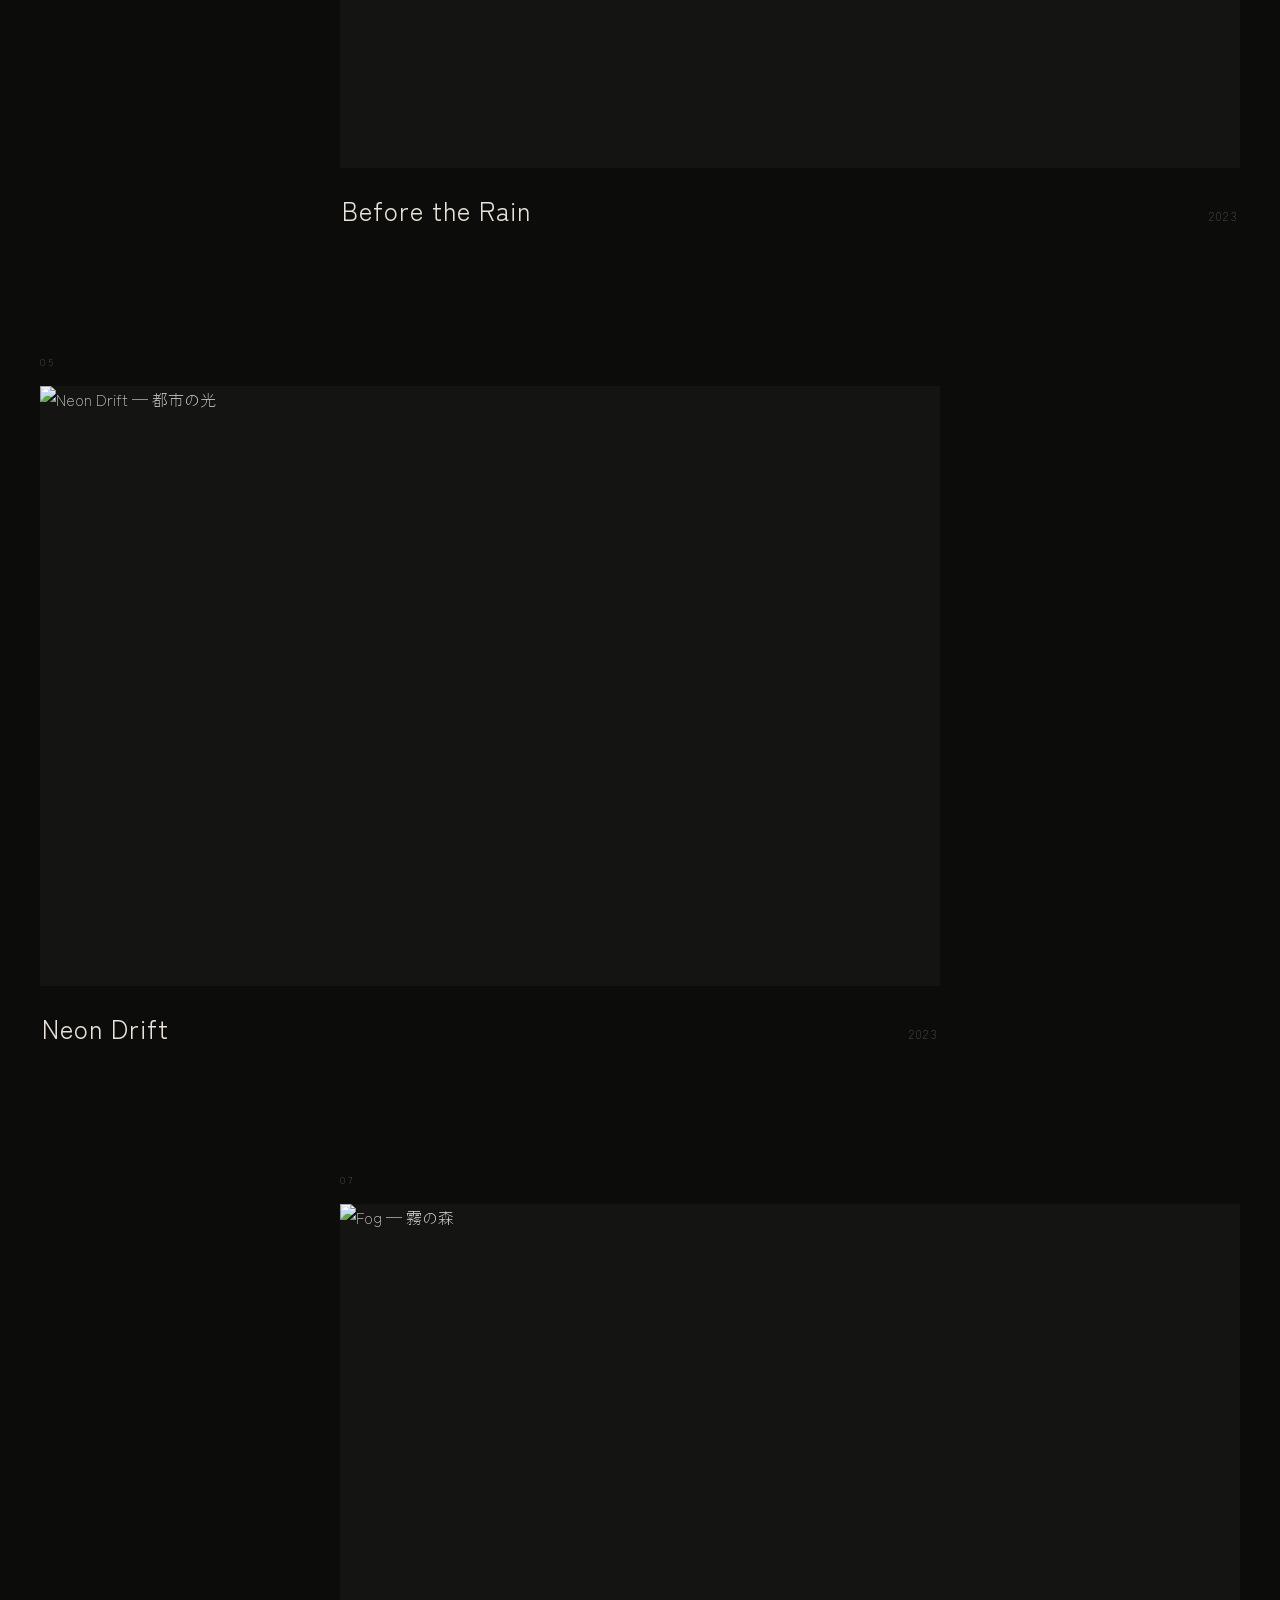
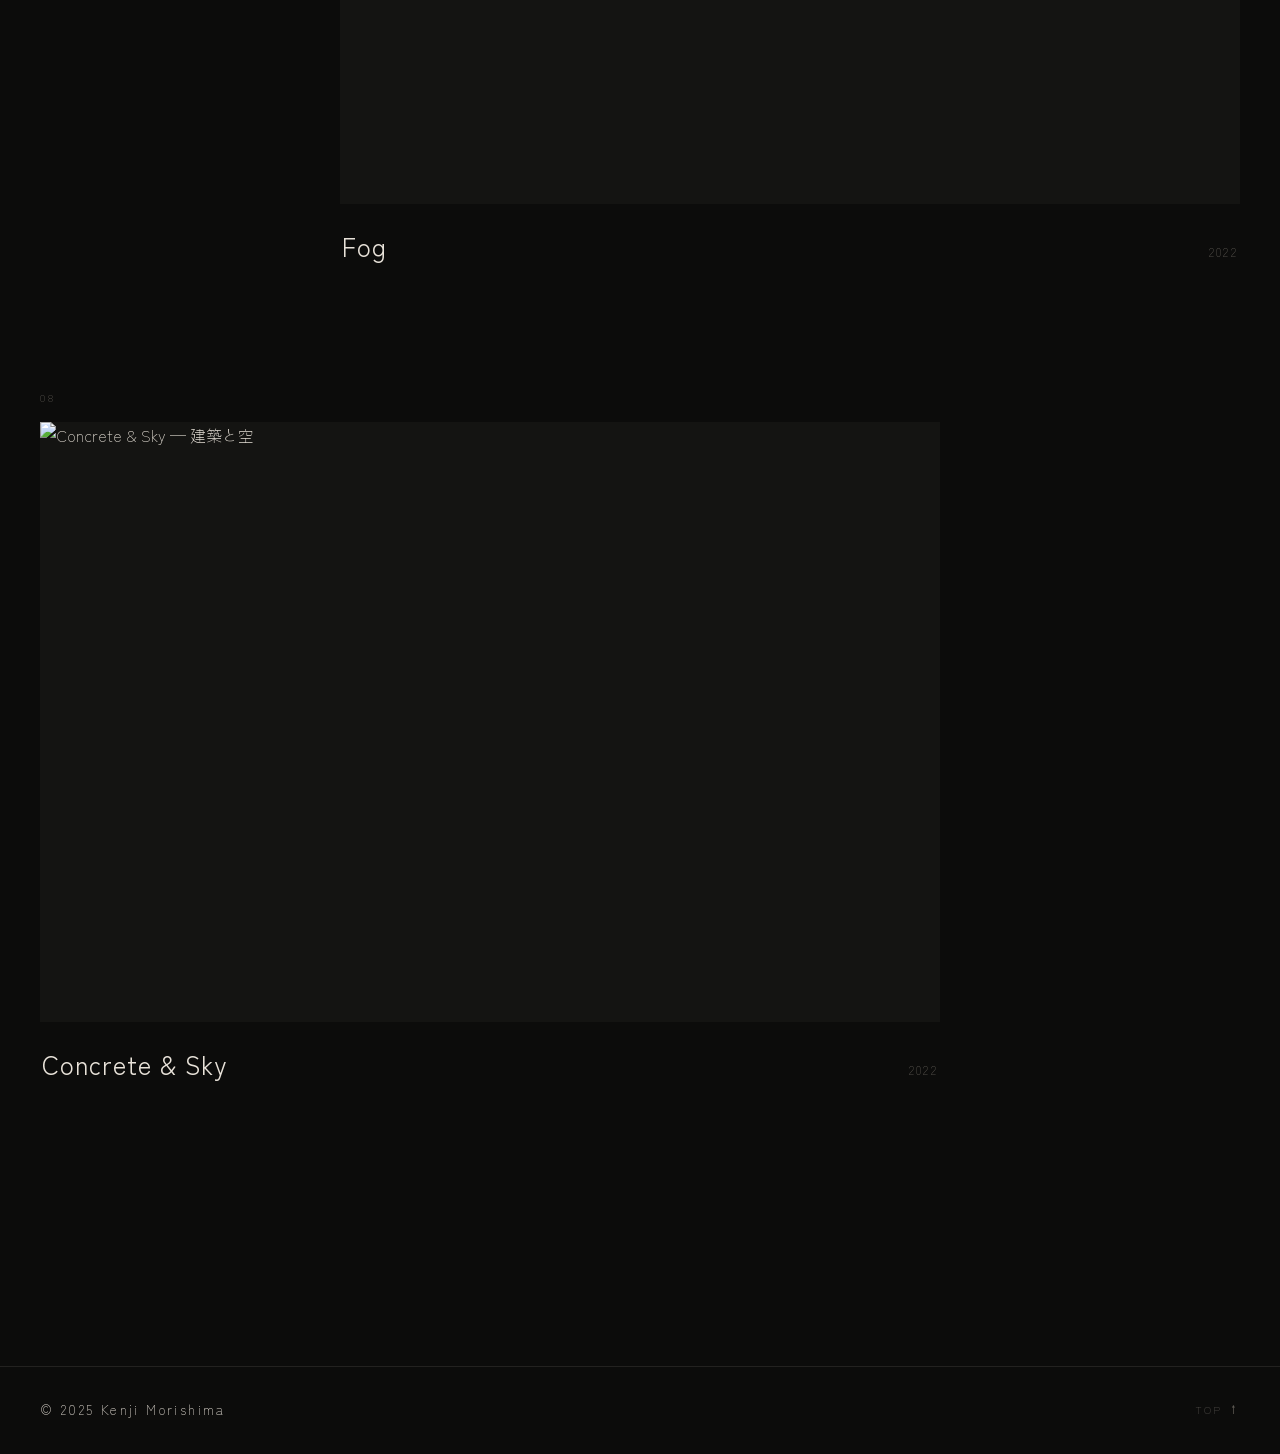
==== commit f2fa6080: "全体調整" ====
--- a/index.html
+++ b/index.html
@@ -105,7 +105,7 @@
               <div class="work-item__img-wrap">
                 <img
                   class="work-item__img"
-                  data-src="https://images.unsplash.com/photo-1531746020798-e6953c6e8e04?w=1200&q=85"
+                  data-src="https://images.unsplash.com/photo-1539571696357-5a69c17a67c6?w=1200&q=85"
                   src="data:image/svg+xml,%3Csvg xmlns='http://www.w3.org/2000/svg' viewBox='0 0 3 2'%3E%3C/svg%3E"
                   alt="Skin & Shadow — ポートレート作品"
                   loading="lazy"
@@ -178,32 +178,6 @@
         </li>
 
         <!-- 06 -->
-        <li class="work-item">
-          <div class="work-item__inner">
-            <span class="work-item__num">06</span>
-            <a
-              href="detail-03.html"
-              class="work-item__link"
-              aria-label="Interval 詳細を見る"
-            >
-              <div class="work-item__img-wrap">
-                <img
-                  class="work-item__img"
-                  data-src="https://images.unsplash.com/photo-1544894079-e81a9e0b5a3e?w=1200&q=85"
-                  src="data:image/svg+xml,%3Csvg xmlns='http://www.w3.org/2000/svg' viewBox='0 0 3 2'%3E%3C/svg%3E"
-                  alt="Interval — ミニマルポートレート"
-                  loading="lazy"
-                  width="1200"
-                  height="800"
-                />
-              </div>
-              <div class="work-item__meta">
-                <h2 class="work-item__title">Interval</h2>
-                <span class="work-item__year">2023</span>
-              </div>
-            </a>
-          </div>
-        </li>
 
         <!-- 07 -->
         <li class="work-item">
@@ -262,32 +236,6 @@
         </li>
 
         <!-- 09 -->
-        <li class="work-item">
-          <div class="work-item__inner">
-            <span class="work-item__num">09</span>
-            <a
-              href="detail-03.html"
-              class="work-item__link"
-              aria-label="Solitude 詳細を見る"
-            >
-              <div class="work-item__img-wrap">
-                <img
-                  class="work-item__img"
-                  data-src="https://images.unsplash.com/photo-1539571696357-5a69c17a67c6?w=1200&q=85"
-                  src="data:image/svg+xml,%3Csvg xmlns='http://www.w3.org/2000/svg' viewBox='0 0 3 2'%3E%3C/svg%3E"
-                  alt="Solitude — 孤独なポートレート"
-                  loading="lazy"
-                  width="1200"
-                  height="800"
-                />
-              </div>
-              <div class="work-item__meta">
-                <h2 class="work-item__title">Solitude</h2>
-                <span class="work-item__year">2022</span>
-              </div>
-            </a>
-          </div>
-        </li>
       </ul>
     </main>
 
--- a/css/style.css
+++ b/css/style.css
@@ -99,9 +99,8 @@
 
 .nav__logo {
   font-family: 'Shippori Antique', serif;
-  font-size: 0.95rem;
+  font-size: 1.5rem;
   letter-spacing: 0.18em;
-  color: var(--text);
   position: relative;
   z-index: 1;
   transition: opacity 0.3s;
@@ -116,7 +115,8 @@
 }
 
 .nav__link {
-  font-size: 0.72rem;
+  font-size: 1.2rem;
+  font-weight: 700;
   letter-spacing: 0.22em;
   text-transform: uppercase;
   color: var(--muted);
@@ -579,9 +579,7 @@
 }
 
 .about-text {
-  font-size: 0.9rem;
   line-height: 2.1;
-  color: rgba(232,226,217,0.7);
   max-width: 44ch;
   margin-bottom: 52px;
   opacity: 0;
@@ -613,15 +611,13 @@
 }
 
 .about-spec__label {
-  font-size: 0.65rem;
   letter-spacing: 0.2em;
   text-transform: uppercase;
-  color: var(--muted);
   display: block;
   margin-bottom: 4px;
 }
 .about-spec__value {
-  font-size: 0.88rem;
+  font-size: 1.5rem;
   color: var(--text);
 }
 
@@ -773,9 +769,7 @@
 }
 
 .site-footer__copy {
-  font-size: 0.68rem;
   letter-spacing: 0.18em;
-  color: var(--muted);
 }
 
 .site-footer__top {
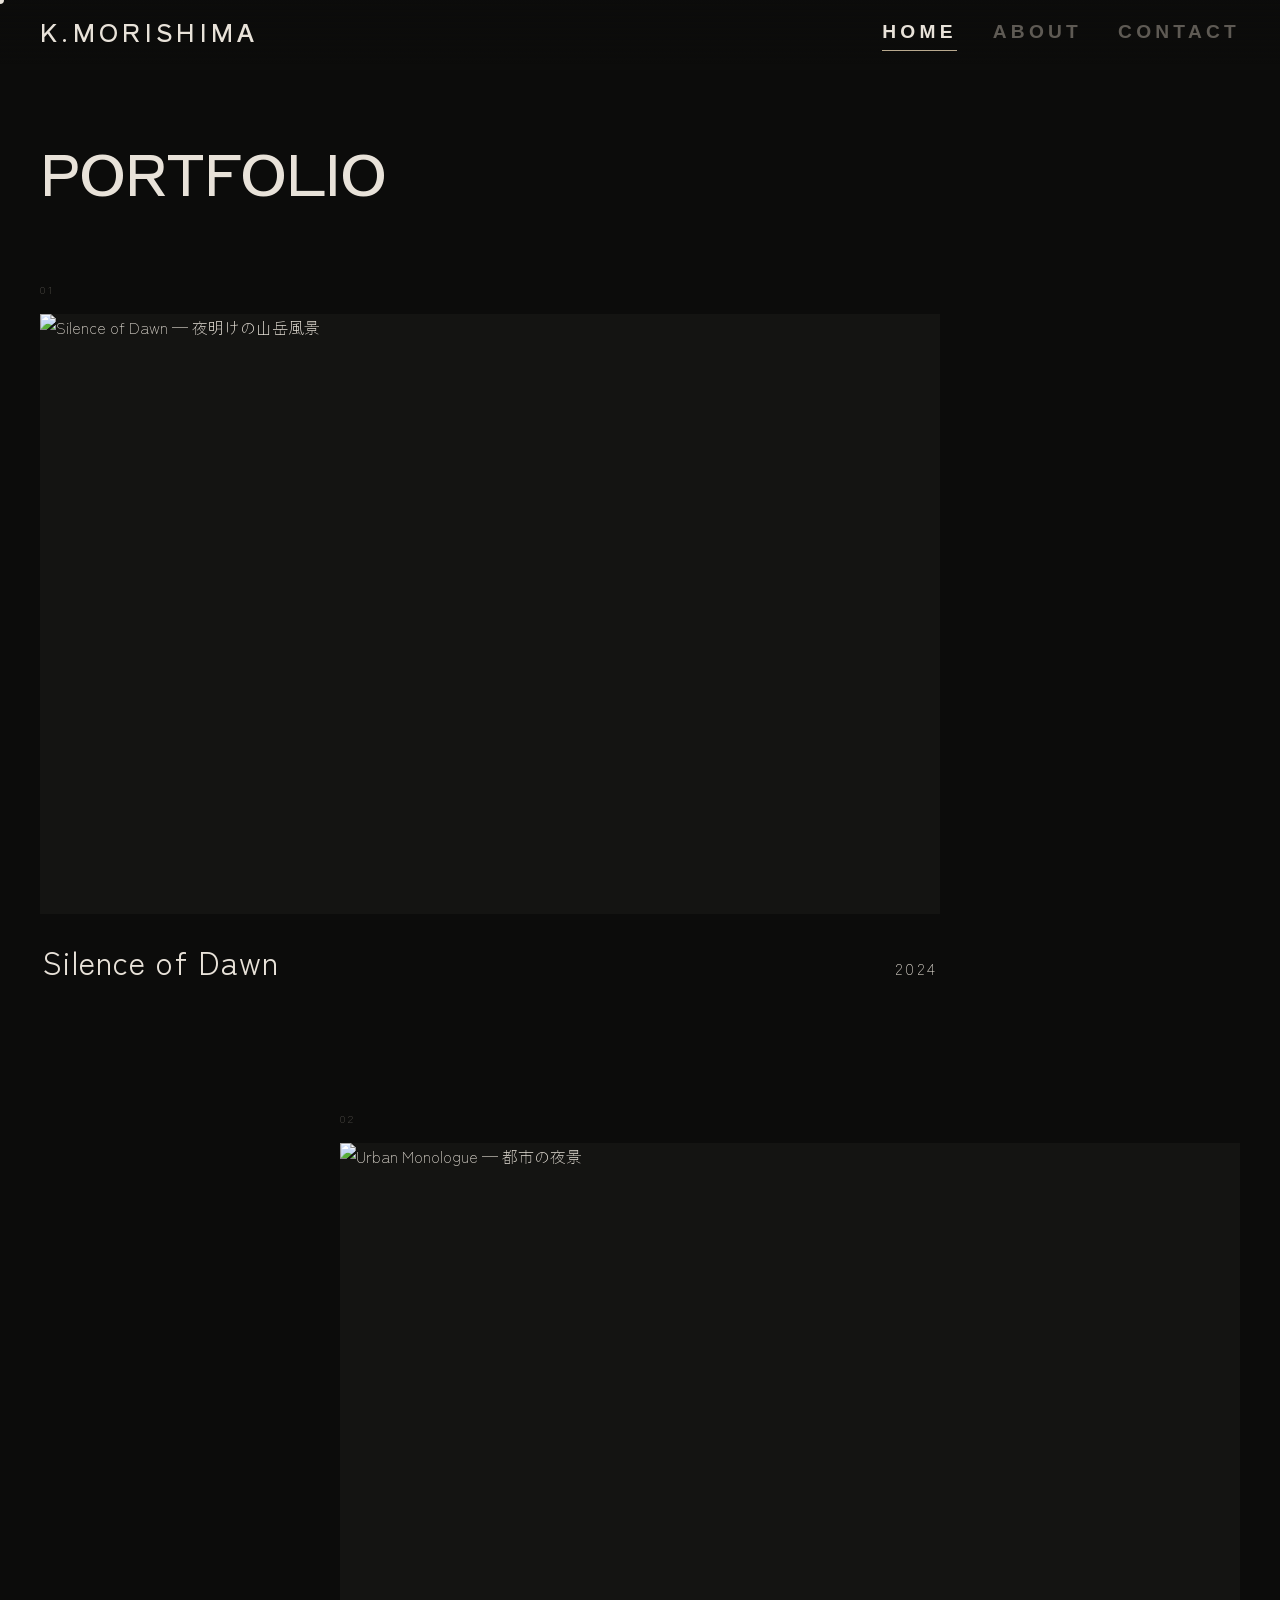
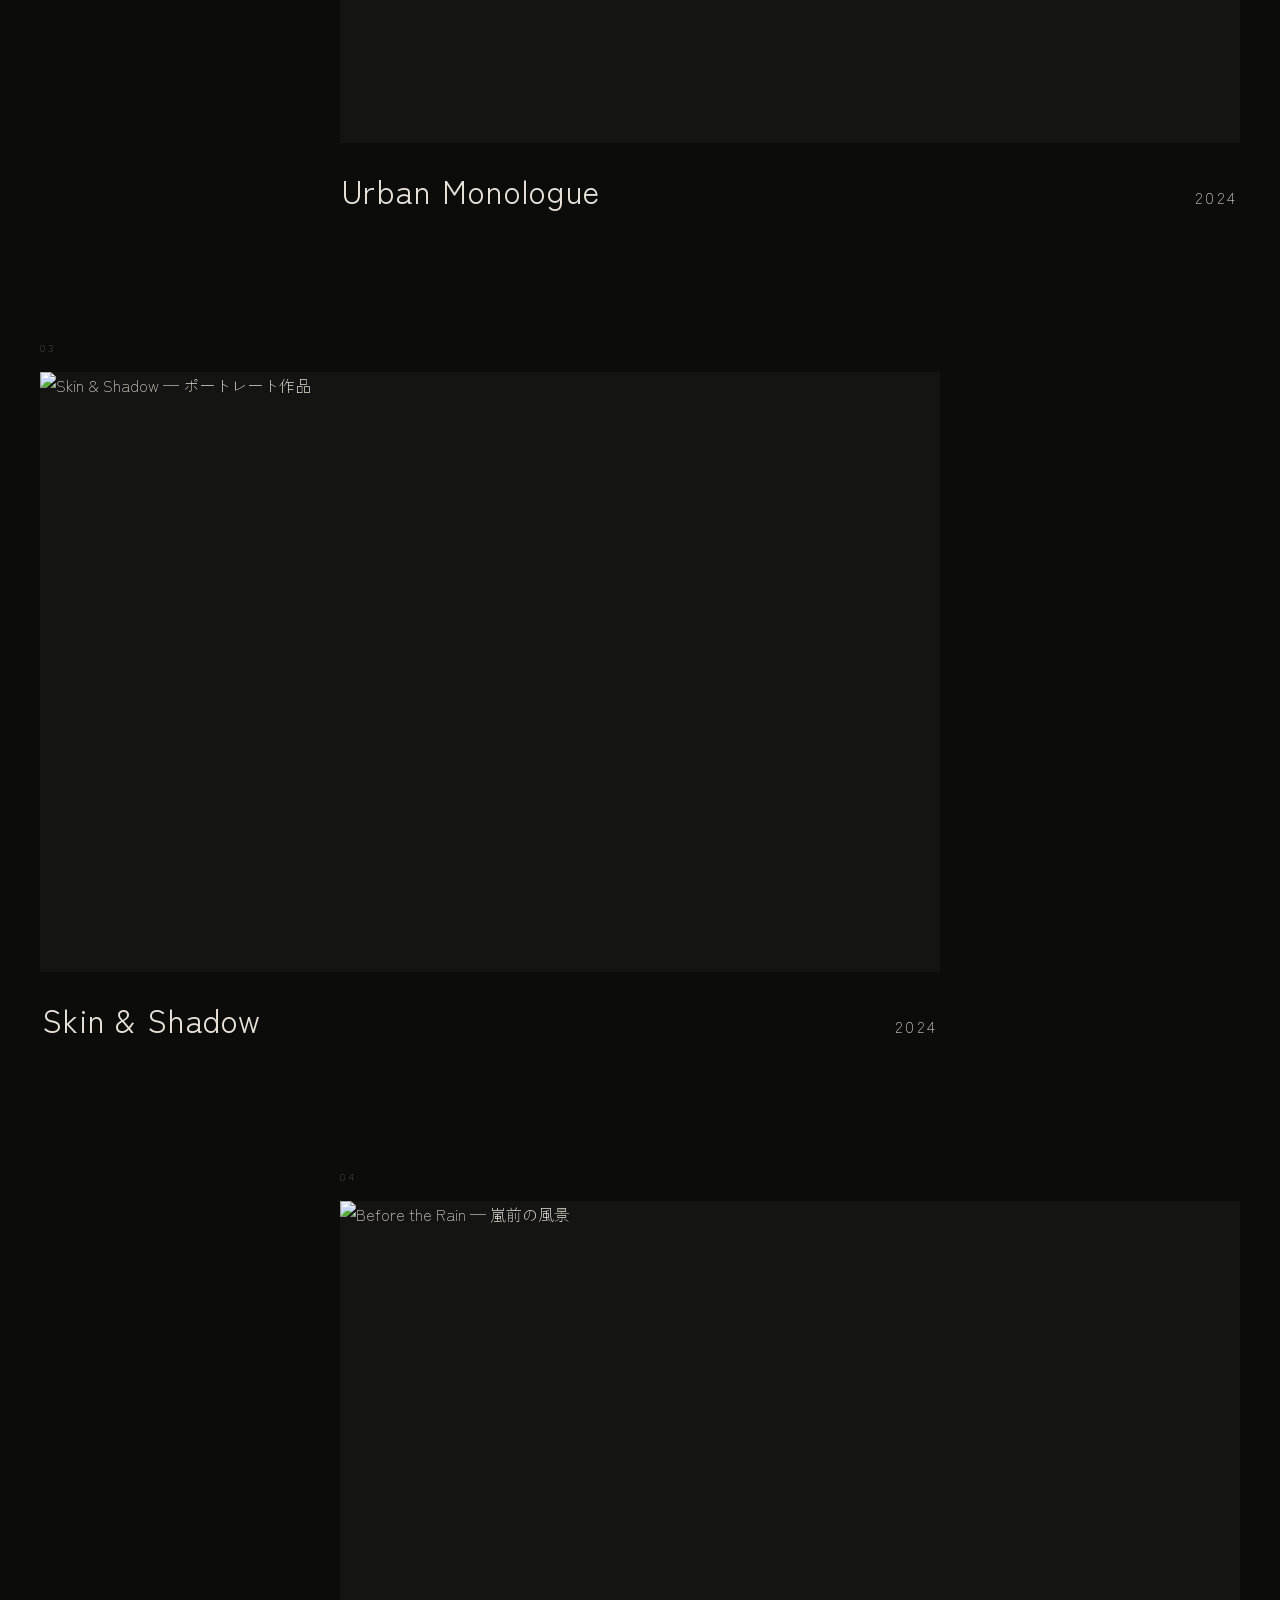
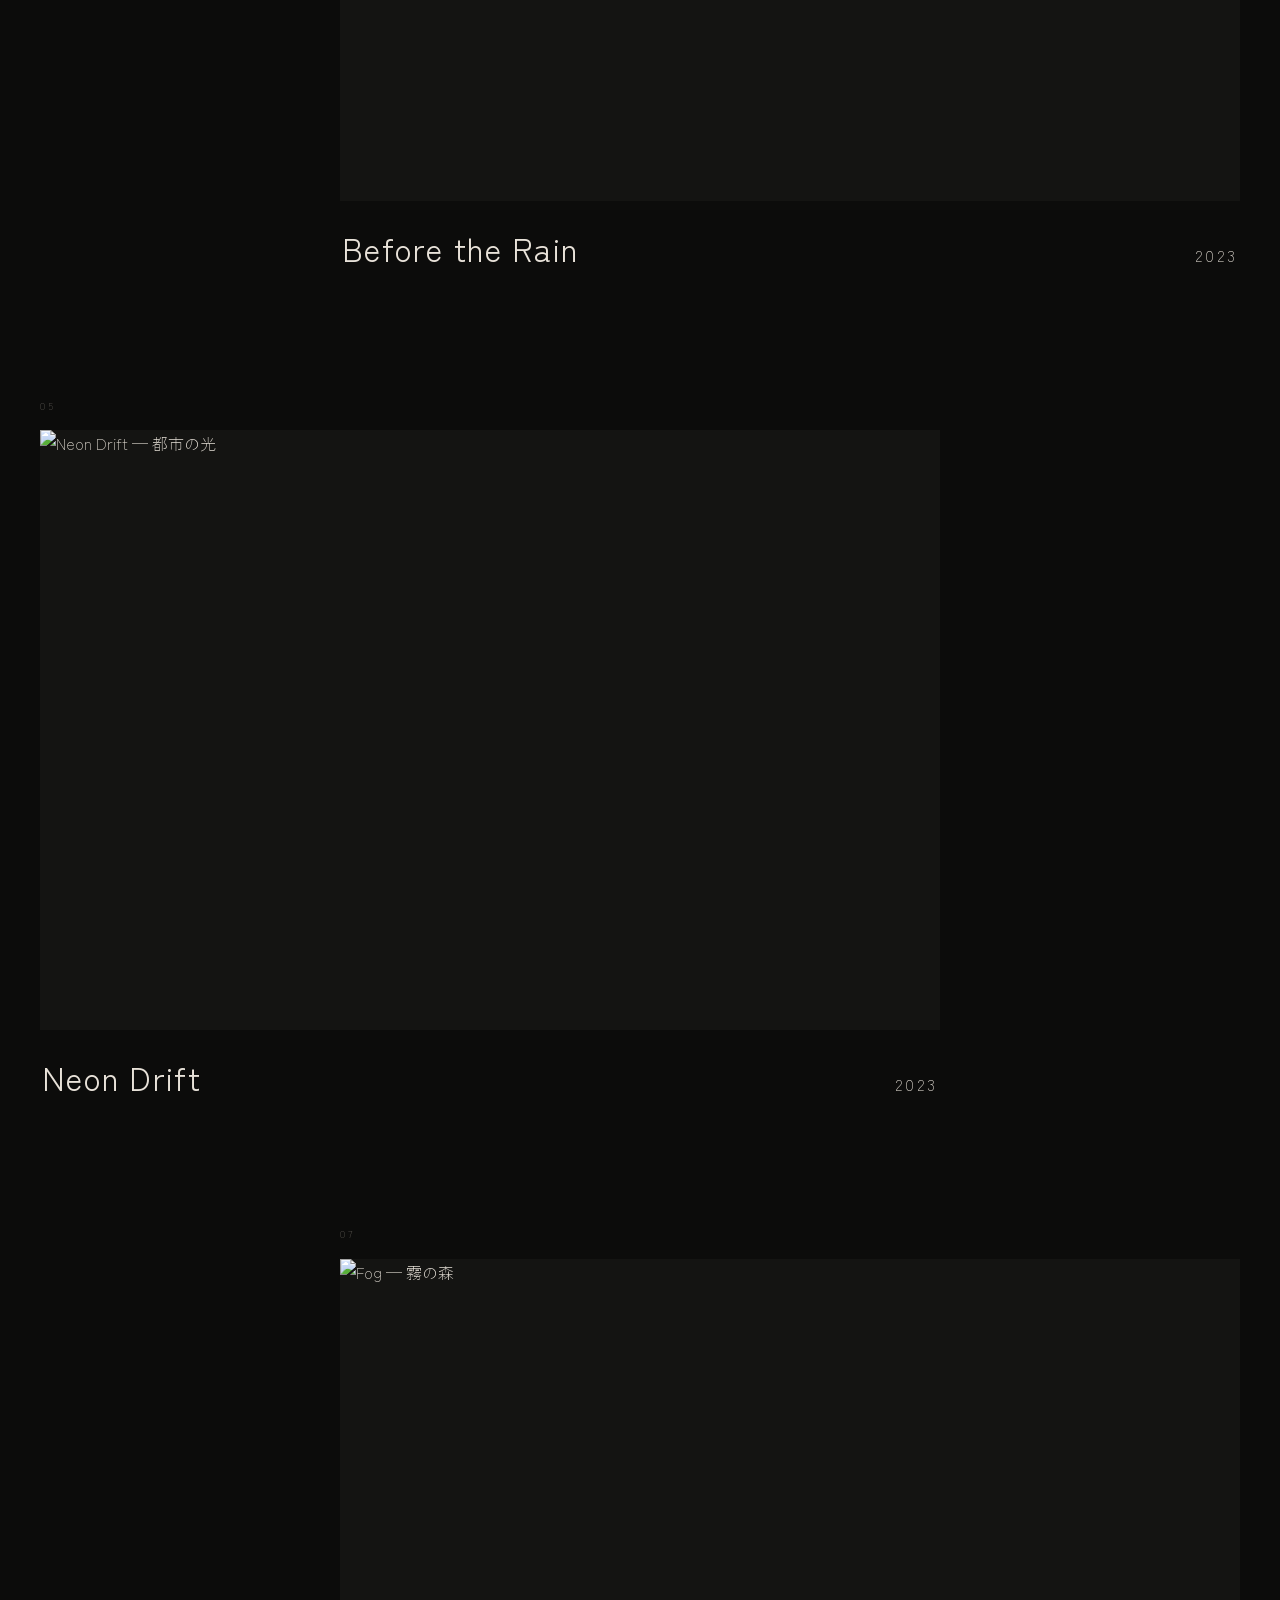
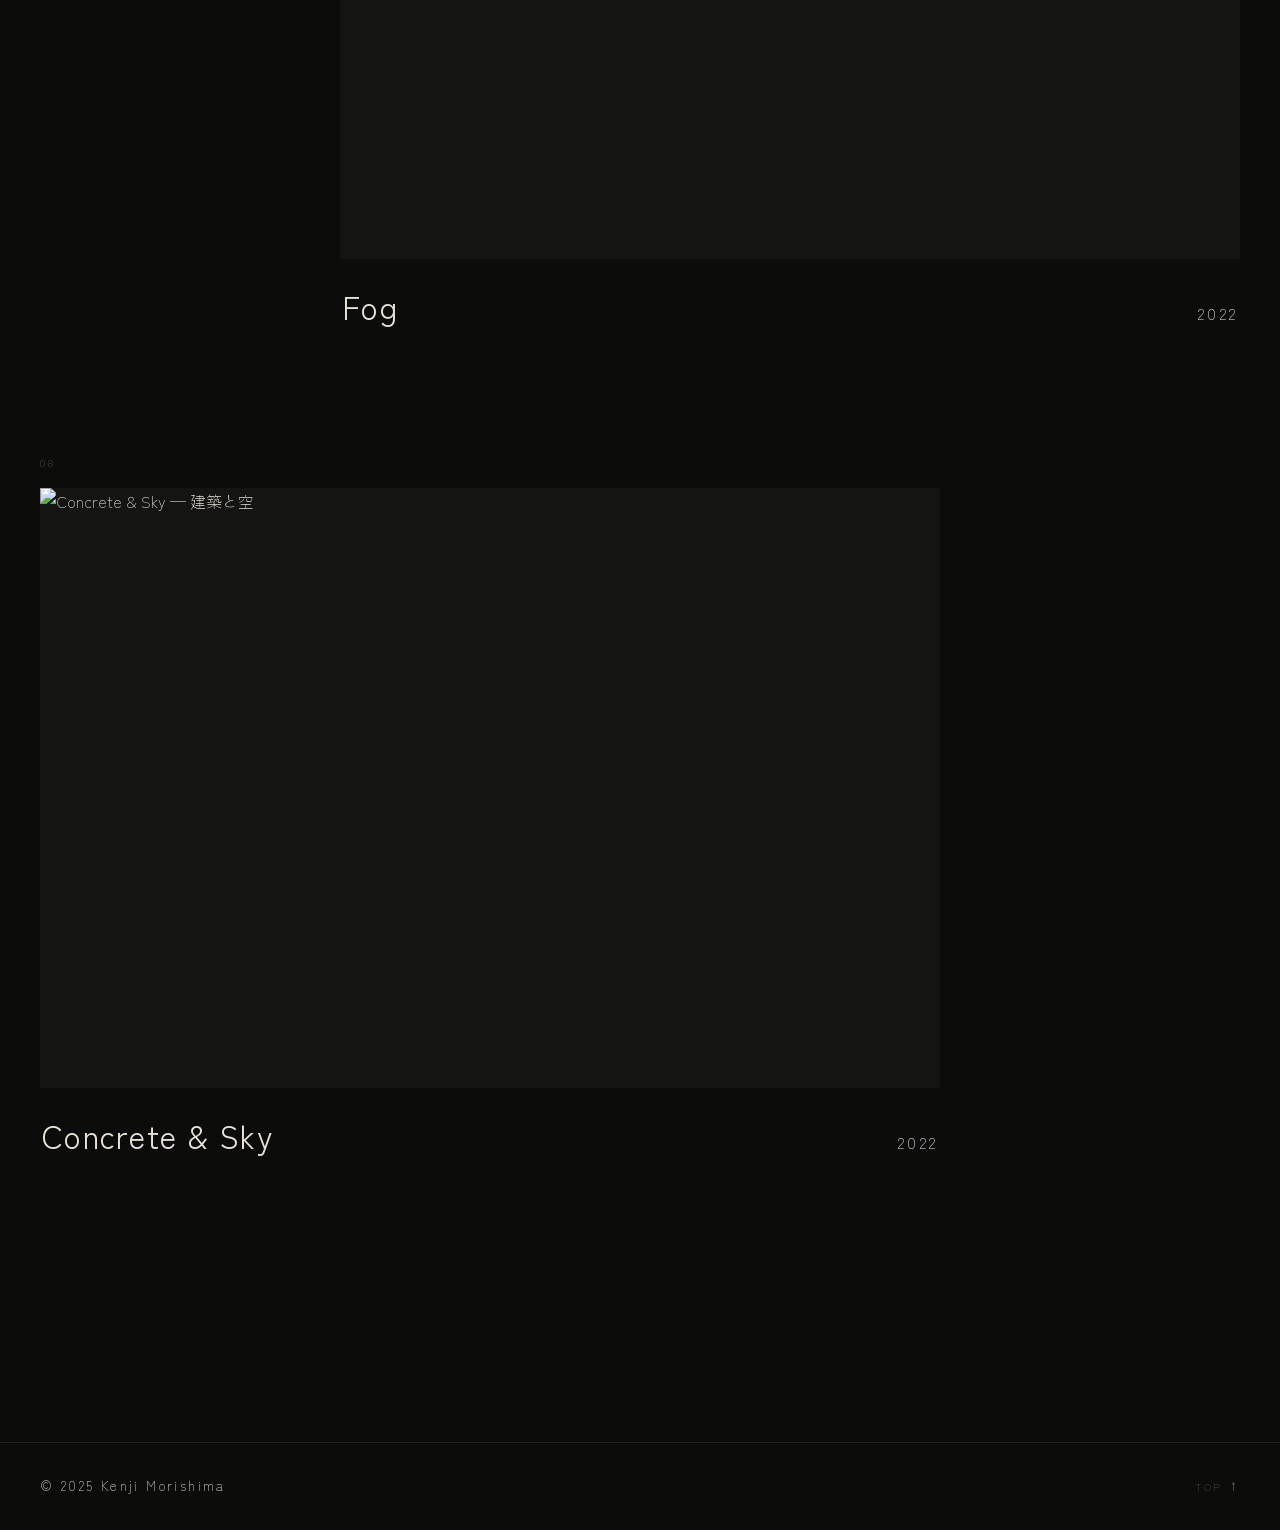
==== commit 4ad81cce: "微調整" ====
--- a/index.html
+++ b/index.html
@@ -33,7 +33,6 @@
     <main class="works-page">
       <header class="works-header">
         <h1 class="works-header__title">PORTFOLIO</h1>
-        <span class="works-header__count">— 009 Images</span>
       </header>
 
       <ul class="works-list" aria-label="作品一覧">
--- a/css/style.css
+++ b/css/style.css
@@ -289,7 +289,7 @@
 }
 
 .work-item__title {
-  font-size: clamp(1.1rem, 2.5vw, 1.6rem);
+  font-size: clamp(1.1rem, 2.5vw, 2rem);
   font-weight: 400;
   letter-spacing: 0.04em;
   color: var(--text);
@@ -301,9 +301,7 @@
 }
 
 .work-item__year {
-  font-size: 0.72rem;
   letter-spacing: 0.2em;
-  color: var(--muted);
 }
 
 /* 区切り線 */
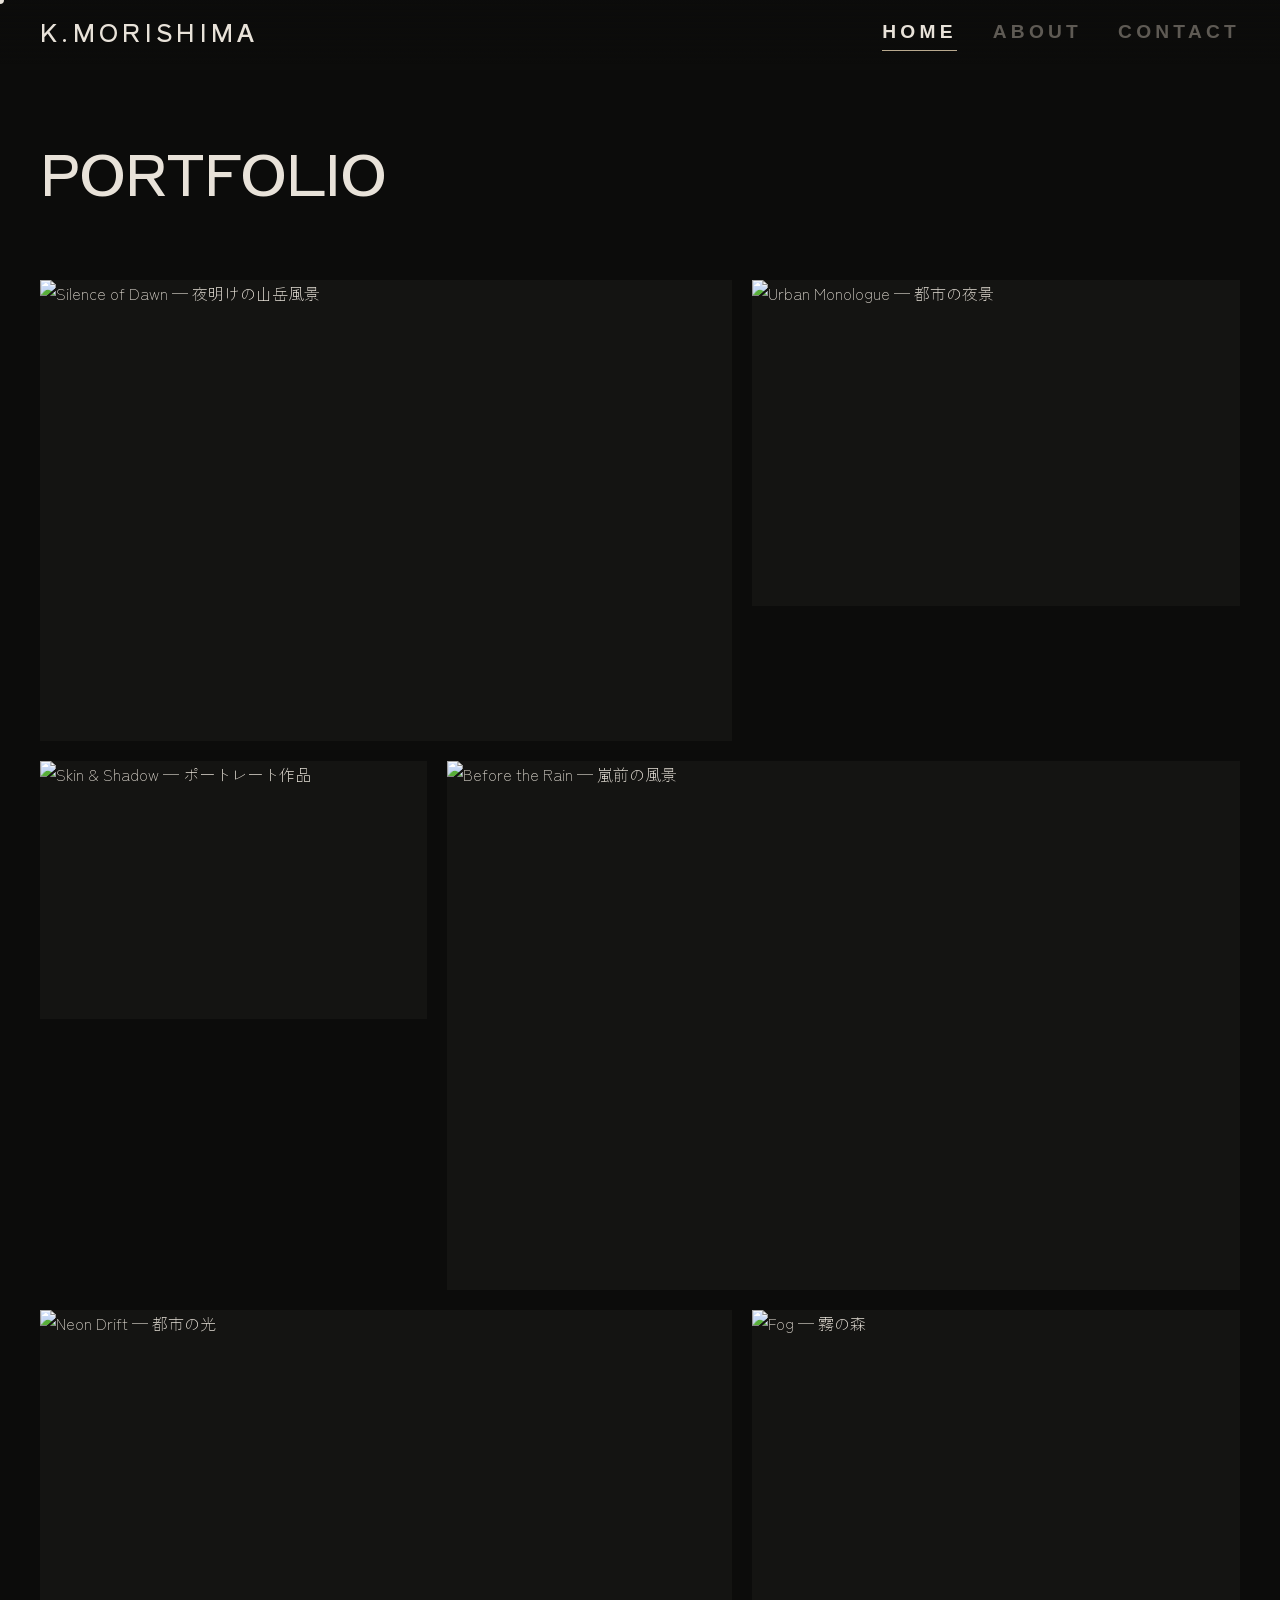
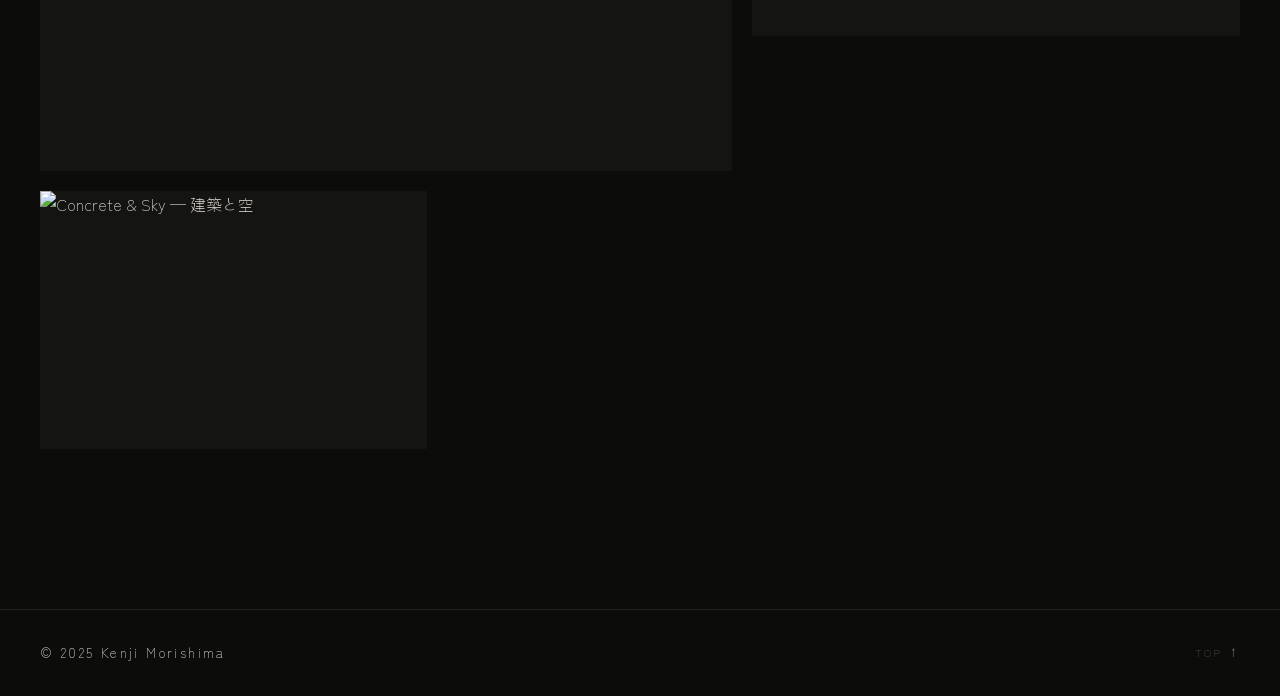
==== commit 58f86290: "レイアウト修正" ====
--- a/index.html
+++ b/index.html
@@ -20,26 +20,33 @@
     <div id="cursor"></div>
 
     <!-- ============ NAVIGATION ============ -->
-    <nav class="nav" aria-label="サイトナビゲーション">
-      <a href="index.html" class="nav__logo">K.MORISHIMA</a>
-      <div class="nav__links" role="list">
-        <a href="index.html" class="nav__link" role="listitem">Home</a>
-        <a href="about.html" class="nav__link" role="listitem">About</a>
-        <a href="contact.html" class="nav__link" role="listitem">Contact</a>
-      </div>
-    </nav>
-
+    <header class="">
+      <nav class="nav" aria-label="サイトナビゲーション">
+        <a href="index.html" class="nav__logo">K.MORISHIMA</a>
+        <button
+          class="nav__hamburger"
+          aria-label="メニューを開く"
+          aria-expanded="false"
+        >
+          <span></span><span></span><span></span>
+        </button>
+        <div class="nav__links" role="list">
+          <a href="index.html" class="nav__link" role="listitem">Home</a>
+          <a href="about.html" class="nav__link" role="listitem">About</a>
+          <a href="contact.html" class="nav__link" role="listitem">Contact</a>
+        </div>
+      </nav>
+    </header>
     <!-- ============ WORKS PAGE ============ -->
     <main class="works-page">
-      <header class="works-header">
+      <div class="works-header">
         <h1 class="works-header__title">PORTFOLIO</h1>
-      </header>
+      </div>
 
       <ul class="works-list" aria-label="作品一覧">
         <!-- 01 -->
         <li class="work-item">
           <div class="work-item__inner">
-            <span class="work-item__num">01</span>
             <a
               href="detail-01.html"
               class="work-item__link"
@@ -56,10 +63,6 @@
                   height="800"
                 />
               </div>
-              <div class="work-item__meta">
-                <h2 class="work-item__title">Silence of Dawn</h2>
-                <span class="work-item__year">2024</span>
-              </div>
             </a>
           </div>
         </li>
@@ -67,7 +70,6 @@
         <!-- 02 -->
         <li class="work-item">
           <div class="work-item__inner">
-            <span class="work-item__num">02</span>
             <a
               href="detail-02.html"
               class="work-item__link"
@@ -84,10 +86,6 @@
                   height="800"
                 />
               </div>
-              <div class="work-item__meta">
-                <h2 class="work-item__title">Urban Monologue</h2>
-                <span class="work-item__year">2024</span>
-              </div>
             </a>
           </div>
         </li>
@@ -95,7 +93,6 @@
         <!-- 03 -->
         <li class="work-item">
           <div class="work-item__inner">
-            <span class="work-item__num">03</span>
             <a
               href="detail-03.html"
               class="work-item__link"
@@ -112,10 +109,6 @@
                   height="800"
                 />
               </div>
-              <div class="work-item__meta">
-                <h2 class="work-item__title">Skin &amp; Shadow</h2>
-                <span class="work-item__year">2024</span>
-              </div>
             </a>
           </div>
         </li>
@@ -123,7 +116,6 @@
         <!-- 04 -->
         <li class="work-item">
           <div class="work-item__inner">
-            <span class="work-item__num">04</span>
             <a
               href="detail-01.html"
               class="work-item__link"
@@ -132,7 +124,7 @@
               <div class="work-item__img-wrap">
                 <img
                   class="work-item__img"
-                  data-src="https://images.unsplash.com/photo-1501854140801-50d01698950b?w=1200&q=85"
+                  data-src="https://images.unsplash.com/photo-1465146344425-f00d5f5c8f07?w=1200&q=85"
                   src="data:image/svg+xml,%3Csvg xmlns='http://www.w3.org/2000/svg' viewBox='0 0 3 2'%3E%3C/svg%3E"
                   alt="Before the Rain — 嵐前の風景"
                   loading="lazy"
@@ -140,10 +132,6 @@
                   height="800"
                 />
               </div>
-              <div class="work-item__meta">
-                <h2 class="work-item__title">Before the Rain</h2>
-                <span class="work-item__year">2023</span>
-              </div>
             </a>
           </div>
         </li>
@@ -151,7 +139,6 @@
         <!-- 05 -->
         <li class="work-item">
           <div class="work-item__inner">
-            <span class="work-item__num">05</span>
             <a
               href="detail-02.html"
               class="work-item__link"
@@ -160,7 +147,7 @@
               <div class="work-item__img-wrap">
                 <img
                   class="work-item__img"
-                  data-src="https://images.unsplash.com/photo-1555680202-c86f0e12f086?w=1200&q=85"
+                  data-src="https://images.unsplash.com/photo-1601758124510-52d02ddb7cbd?w=1200&q=85"
                   src="data:image/svg+xml,%3Csvg xmlns='http://www.w3.org/2000/svg' viewBox='0 0 3 2'%3E%3C/svg%3E"
                   alt="Neon Drift — 都市の光"
                   loading="lazy"
@@ -168,10 +155,6 @@
                   height="800"
                 />
               </div>
-              <div class="work-item__meta">
-                <h2 class="work-item__title">Neon Drift</h2>
-                <span class="work-item__year">2023</span>
-              </div>
             </a>
           </div>
         </li>
@@ -181,7 +164,6 @@
         <!-- 07 -->
         <li class="work-item">
           <div class="work-item__inner">
-            <span class="work-item__num">07</span>
             <a
               href="detail-01.html"
               class="work-item__link"
@@ -198,10 +180,6 @@
                   height="800"
                 />
               </div>
-              <div class="work-item__meta">
-                <h2 class="work-item__title">Fog</h2>
-                <span class="work-item__year">2022</span>
-              </div>
             </a>
           </div>
         </li>
@@ -209,7 +187,6 @@
         <!-- 08 -->
         <li class="work-item">
           <div class="work-item__inner">
-            <span class="work-item__num">08</span>
             <a
               href="detail-02.html"
               class="work-item__link"
@@ -225,10 +202,6 @@
                   width="1200"
                   height="800"
                 />
-              </div>
-              <div class="work-item__meta">
-                <h2 class="work-item__title">Concrete &amp; Sky</h2>
-                <span class="work-item__year">2022</span>
               </div>
             </a>
           </div>
--- a/css/style.css
+++ b/css/style.css
@@ -144,7 +144,65 @@
 .nav__link.is-active::after {
   width: 100%;
 }
-
+/* ---------- Hamburger Nav (≤1023px) ---------- */
+@media (max-width: 1023px) {
+
+  .nav__hamburger {
+    display: flex;
+    flex-direction: column;
+    justify-content: center;
+    gap: 6px;
+    width: 32px;
+    height: 32px;
+    position: relative;
+    z-index: 200;
+    background: none;
+    border: none;
+    padding: 0;
+    cursor: pointer;
+  }
+
+  .nav__hamburger span {
+    display: block;
+    width: 100%;
+    height: 1px;
+    background: var(--text);
+    transition: transform 0.4s var(--ease-out), opacity 0.3s;
+    transform-origin: center;
+  }
+
+  .nav__hamburger.is-open span:nth-child(1) { transform: translateY(7px) rotate(45deg); }
+  .nav__hamburger.is-open span:nth-child(2) { opacity: 0; transform: scaleX(0); }
+  .nav__hamburger.is-open span:nth-child(3) { transform: translateY(-7px) rotate(-45deg); }
+
+  .nav__links {
+    position: fixed;
+    inset: 0;
+    background: var(--bg);
+    flex-direction: column;
+    align-items: center;
+    justify-content: center;
+    gap: 48px;
+    opacity: 0;
+    pointer-events: none;
+    transition: opacity 0.45s var(--ease-out);
+    z-index: 150;
+  }
+
+  .nav__links.is-open {
+    opacity: 1;
+    pointer-events: all;
+  }
+
+  .nav__link {
+    font-size: 2rem;
+    letter-spacing: 0.18em;
+  }
+}
+
+@media (min-width: 1024px) {
+  .nav__hamburger { display: none; }
+}
 /* ---------- Cursor (desktop) ---------- */
 @media (hover: hover) {
   * { cursor: none !important; }
@@ -158,7 +216,7 @@
     pointer-events: none;
     z-index: 9998;
     transform: translate(-50%, -50%);
-    transition: transform 0.12s var(--ease-out), opacity 0.3s, width 0.35s var(--ease-out), height 0.35s var(--ease-out), background 0.3s;
+    transition: width 0.3s var(--ease-out), height 0.3s var(--ease-out), background 0.25s, opacity 0.3s;
   }
   
   #cursor.is-hovering {
@@ -207,11 +265,14 @@
 /* 写真リスト */
 .works-list {
   list-style: none;
+  display: grid;
+  grid-template-columns: repeat(12, 1fr);
+  gap: 20px;
+  padding: 0 40px;
 }
 
 .work-item {
-  padding: 0 40px;
-  margin-bottom: 120px;
+  margin-bottom: 0;
   opacity: 0;
   transform: translateY(60px);
   transition: opacity 0.9s var(--ease-out), transform 0.9s var(--ease-out);
@@ -222,29 +283,15 @@
   transform: translateY(0);
 }
 
-/* 交互にレイアウトをずらす */
-.works-list .work-item:nth-child(even) .work-item__inner {
-  margin-left: auto;
-  margin-right: 0;
-}
-
-.work-item:nth-child(odd) .work-item__inner {
-  margin-left: 0;
-  margin-right: auto;
-}
+/* 12列グリッドで大小交互 — detail-galleryと同パターン */
+.works-list .work-item:nth-child(4n+1) { grid-column: 1 / 8; }
+.works-list .work-item:nth-child(4n+2) { grid-column: 8 / 13; }
+.works-list .work-item:nth-child(4n+3) { grid-column: 1 / 5; }
+.works-list .work-item:nth-child(4n+0) { grid-column: 5 / 13; }
 
 .work-item__inner {
-  width: clamp(55%, 72vw, 900px);
+  width: 100%;
   position: relative;
-}
-
-/* 番号 */
-.work-item__num {
-  font-size: 0.68rem;
-  letter-spacing: 0.25em;
-  color: var(--muted);
-  margin-bottom: 16px;
-  display: block;
 }
 
 /* 写真ラッパー */
@@ -360,10 +407,8 @@
 }
 
 .detail-series {
-  font-size: 0.72rem;
   letter-spacing: 0.25em;
   text-transform: uppercase;
-  color: var(--accent);
   margin-bottom: 24px;
   display: block;
   opacity: 0;
@@ -398,15 +443,13 @@
 
 .detail-info__item {}
 .detail-info__label {
-  font-size: 0.65rem;
   letter-spacing: 0.2em;
   text-transform: uppercase;
-  color: var(--muted);
   display: block;
   margin-bottom: 6px;
 }
 .detail-info__value {
-  font-size: 0.9rem;
+  font-size: 1.5rem;
   color: var(--text);
 }
 
@@ -480,20 +523,18 @@
   display: flex;
   align-items: center;
   gap: 16px;
-  font-size: 0.75rem;
+  font-size: 1.5rem;
   letter-spacing: 0.18em;
   text-transform: uppercase;
-  color: var(--muted);
   transition: color 0.3s;
-}
-.detail-nav__link:hover { color: var(--text); }
+  margin-top: 80px;
+}
+.detail-nav__link:hover { color: var(--accent); }
 .detail-nav__link span { font-size: 1.2rem; }
 
 .detail-nav__back {
-  font-size: 0.72rem;
   letter-spacing: 0.22em;
   text-transform: uppercase;
-  color: var(--muted);
   transition: color 0.3s;
   position: relative;
 }
@@ -680,7 +721,6 @@
   font-size: 0.9rem;
   line-height: 2;
   color: rgba(232,226,217,0.6);
-  max-width: 42ch;
   margin: 0 auto 64px;
   opacity: 0;
   transform: translateY(20px);
@@ -743,7 +783,6 @@
   font-size: 0.68rem;
   letter-spacing: 0.22em;
   text-transform: uppercase;
-  color: var(--muted);
   transition: color 0.3s;
 }
 .contact-social__link:hover { color: var(--text); }
@@ -786,7 +825,7 @@
 
 @media (max-width: 768px) {
   .nav { padding: 0 20px; }
-
+  .works-list { display: block; padding: 0;}
   .works-header { padding: 20px 20px 48px; flex-direction: column; gap: 8px; }
   .work-item { padding: 0 20px; margin-bottom: 80px; }
   .work-item__inner,
@@ -810,6 +849,7 @@
 
   .contact-page { padding: var(--nav-h) 20px 80px; }
   .site-footer { padding: 24px 20px; }
-
-  .detail-nav { padding: 60px 20px 0; }
-}
+  .detail-info__label { font-size: 0.7rem; }
+  .detail-info__value { font-size: 1.1rem; }
+  .detail-nav { padding: 0 20px ; }
+}
